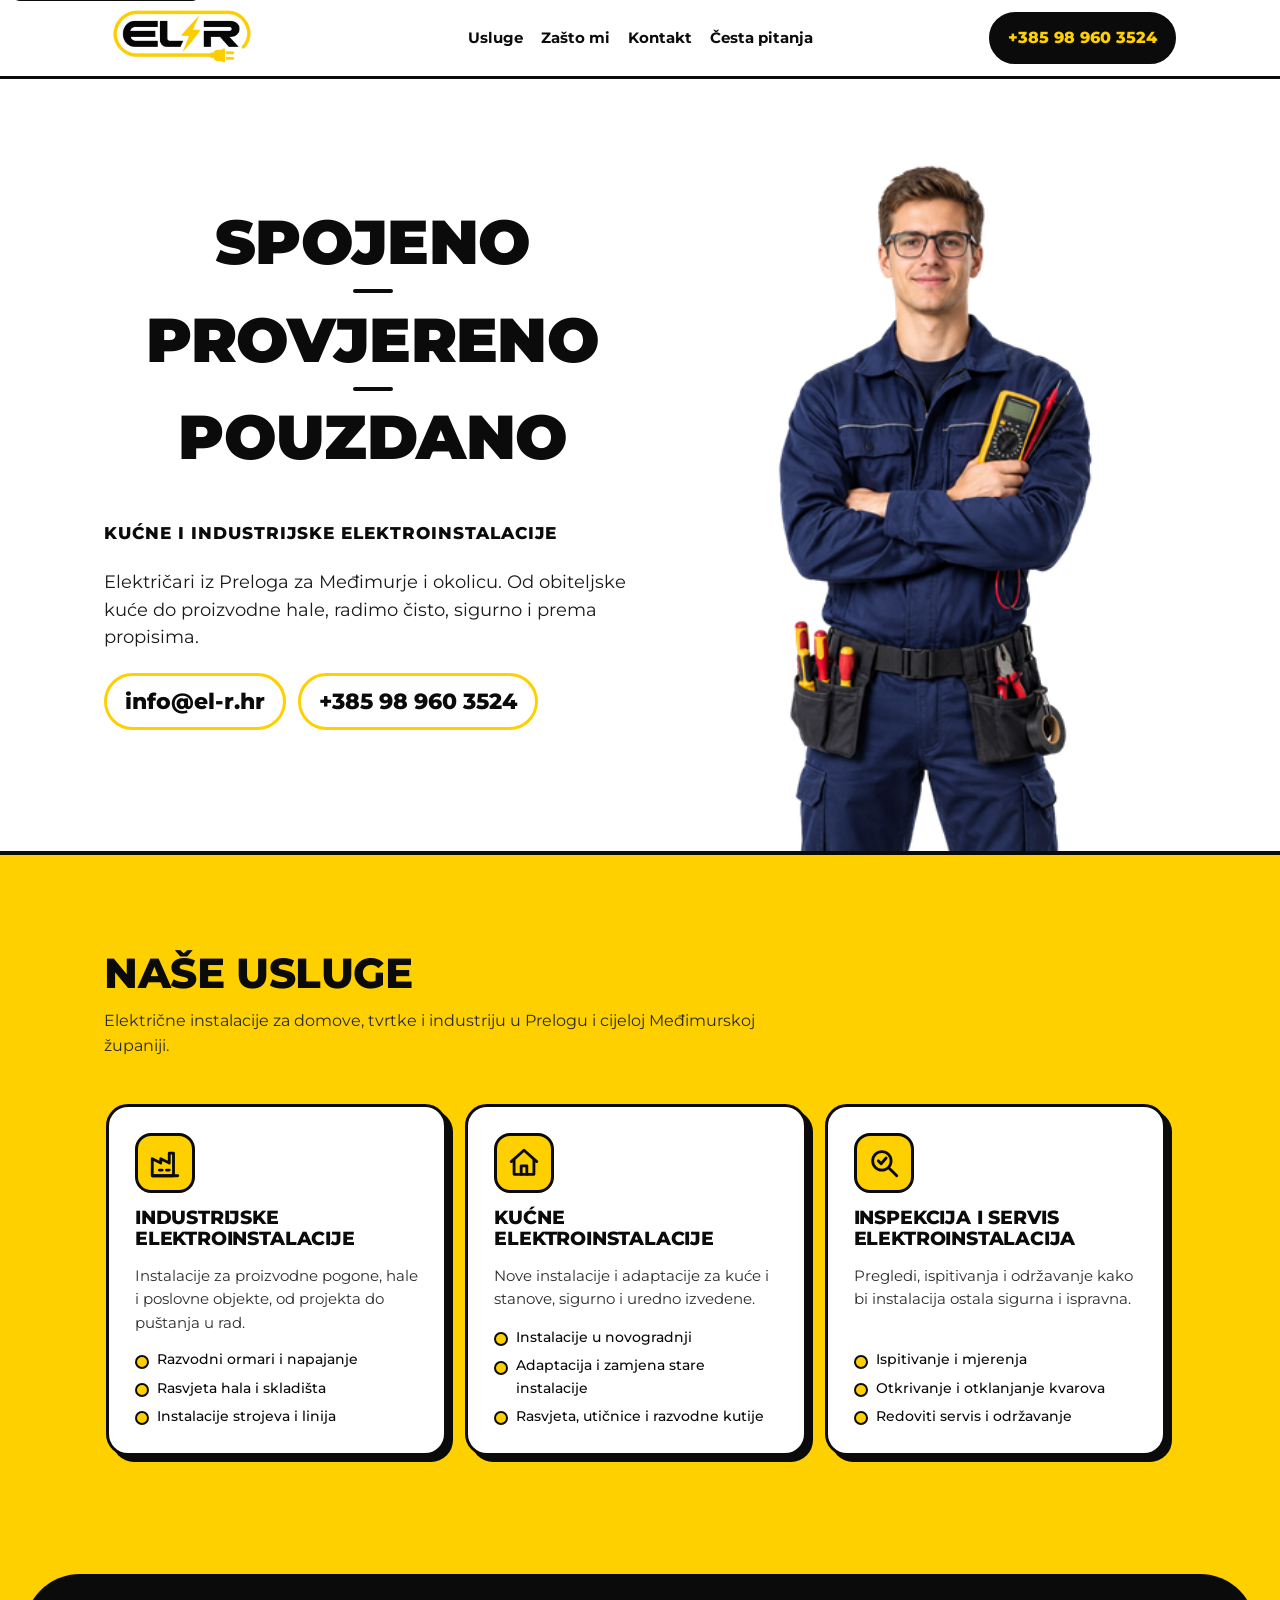
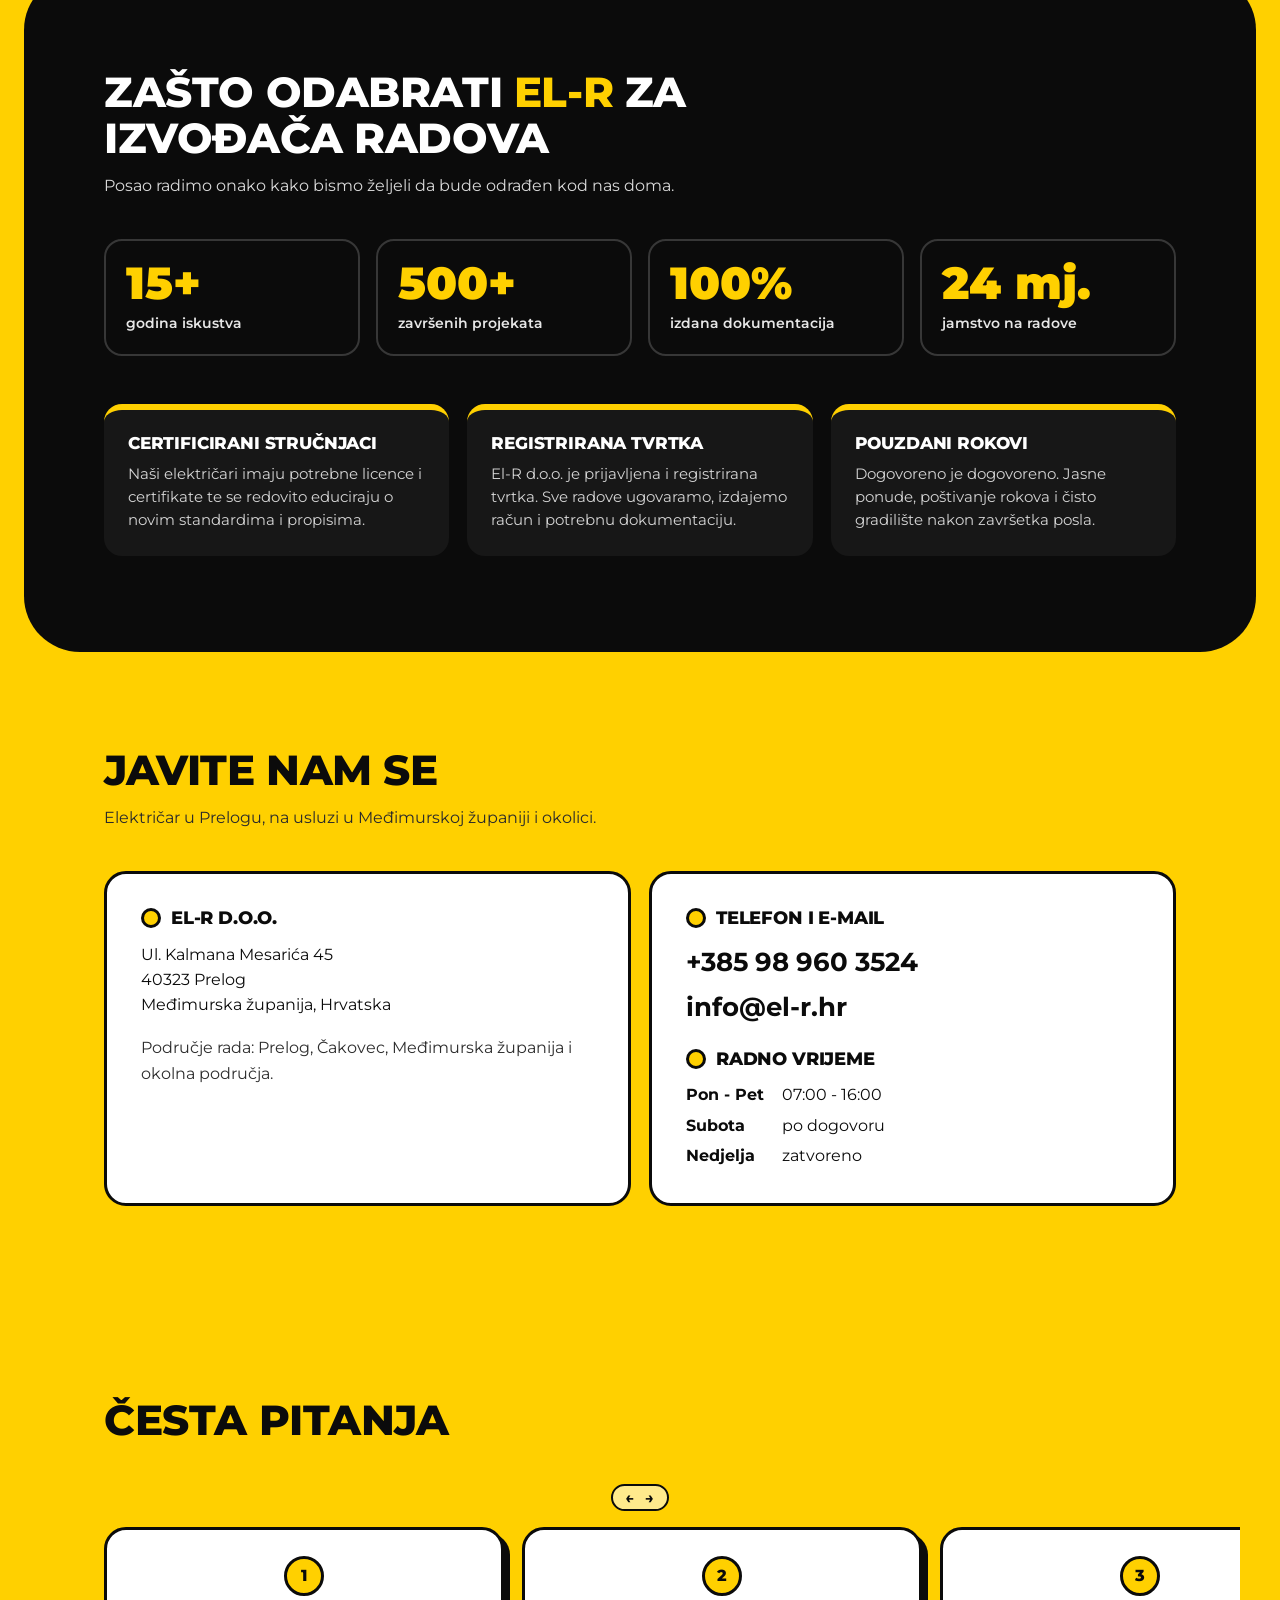
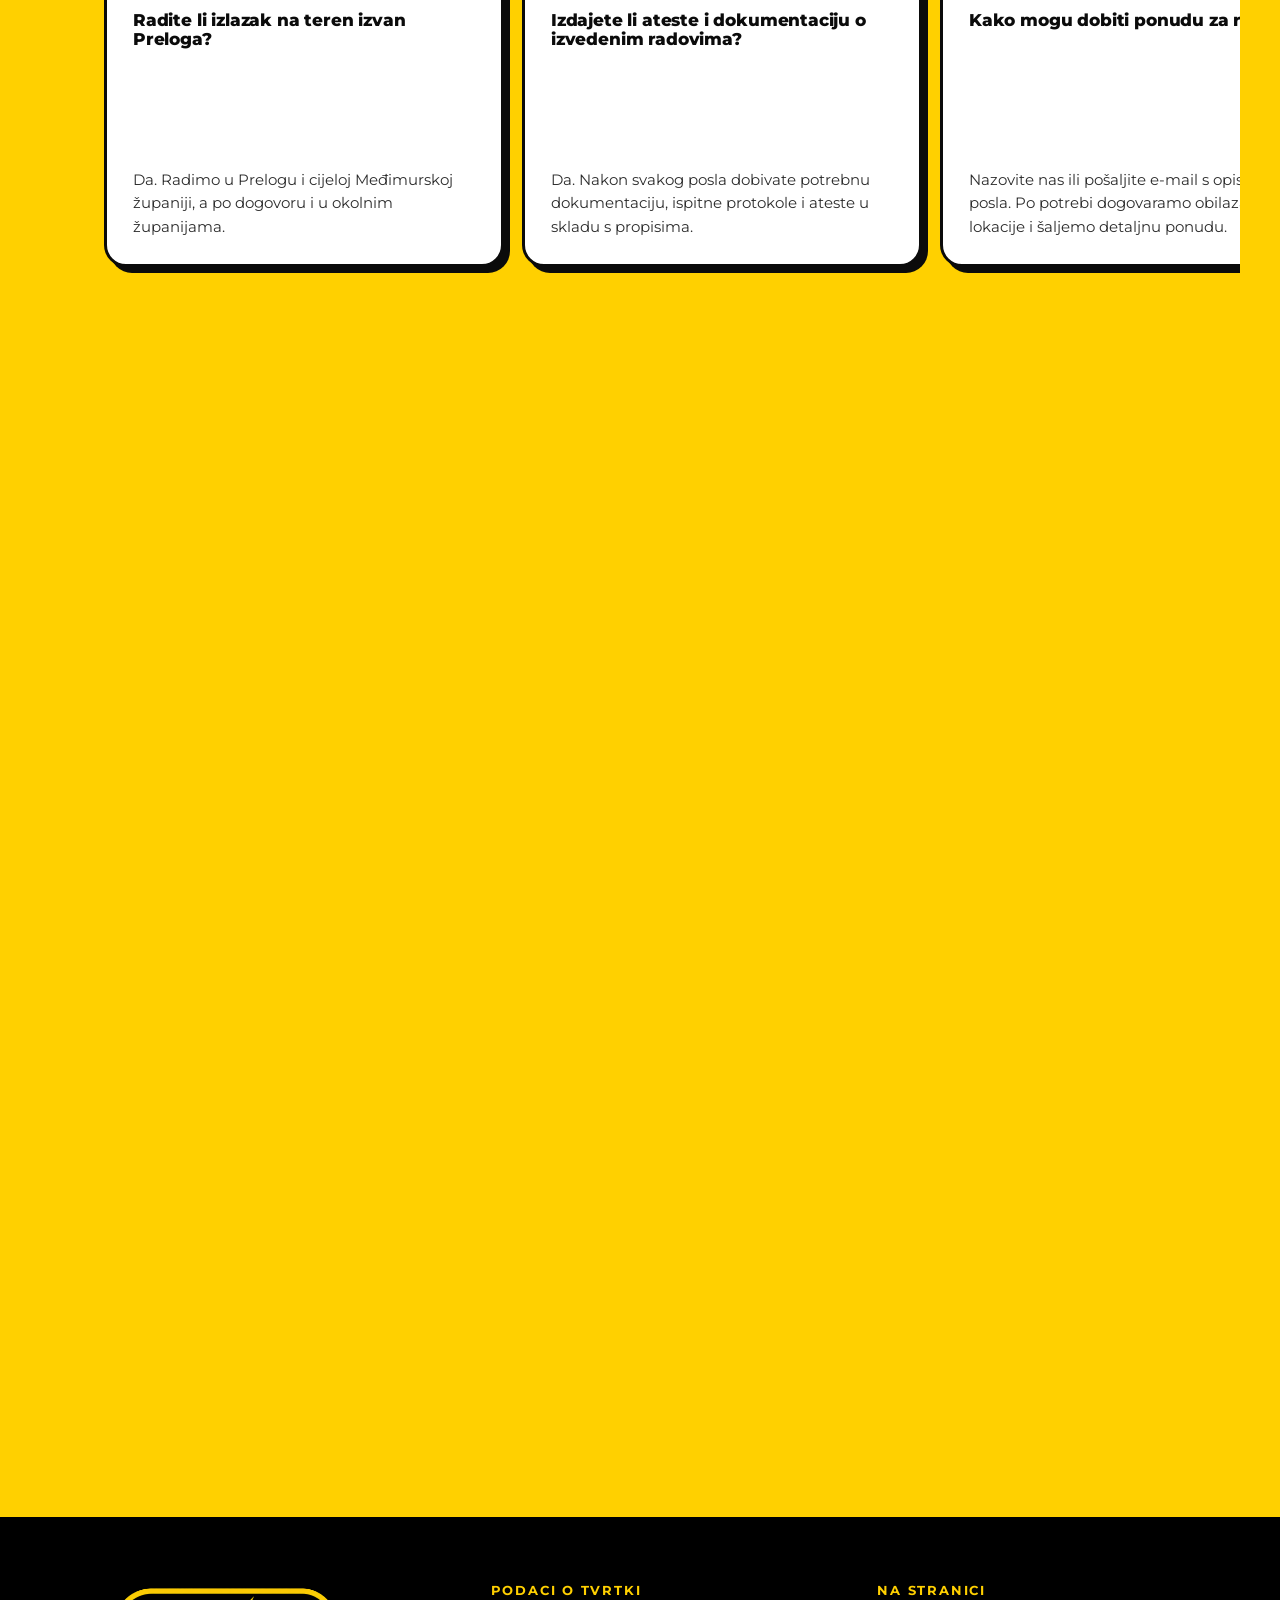
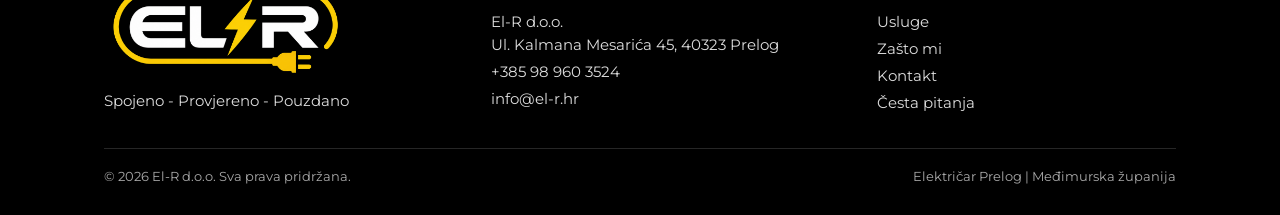
==== index.html @ 86282394 "Improve service/FAQ scroll UX with hints and card layout. Co-authored-by: Cursor <cursoragent@cursor" ====
<!DOCTYPE html>
<html lang="hr">
<head>
<meta charset="utf-8">
<meta name="viewport" content="width=device-width, initial-scale=1">
<title>El-R d.o.o. | Električar Prelog, Međimurje | Kućne i industrijske elektroinstalacije</title>
<meta name="description" content="El-R d.o.o. iz Preloga u Međimurskoj županiji: kućne i industrijske elektroinstalacije, inspekcija i servis. Certificirani električari. Spojeno, provjereno, pouzdano.">
<meta name="keywords" content="električar Prelog, elektroinstalacije Međimurje, industrijske elektroinstalacije, kućne elektroinstalacije, servis elektroinstalacija, električar Čakovec">
<meta name="theme-color" content="#FFD000">
<link rel="icon" href="assets/logo.png" type="image/png">
<link rel="canonical" href="https://www.el-r.hr/">
<meta property="og:type" content="website">
<meta property="og:locale" content="hr_HR">
<meta property="og:title" content="El-R d.o.o. | Elektroinstalacije Prelog, Međimurje">
<meta property="og:description" content="Kućne i industrijske elektroinstalacije, inspekcija i servis. Spojeno, provjereno, pouzdano.">
<meta property="og:url" content="https://www.el-r.hr/">
<meta property="og:image" content="https://www.el-r.hr/assets/logo-dark.png">
<meta name="geo.region" content="HR-07">
<meta name="geo.placename" content="Prelog">

<link rel="preconnect" href="https://fonts.googleapis.com">
<link rel="preconnect" href="https://fonts.gstatic.com" crossorigin>
<link href="https://fonts.googleapis.com/css2?family=Montserrat:wght@400;500;600;700;800;900&display=swap" rel="stylesheet">
<link rel="stylesheet" href="css/styles.css">

<script type="application/ld+json">
{
  "@context": "https://schema.org",
  "@type": "Electrician",
  "name": "El-R d.o.o.",
  "url": "https://www.el-r.hr/",
  "telephone": "+385989603524",
  "email": "info@el-r.hr",
  "image": "https://www.el-r.hr/assets/logo.png",
  "description": "Kućne i industrijske elektroinstalacije, inspekcija i servis elektroinstalacija u Prelogu i Međimurskoj županiji.",
  "address": {
    "@type": "PostalAddress",
    "streetAddress": "Ul. Kalmana Mesarića 45",
    "postalCode": "40323",
    "addressLocality": "Prelog",
    "addressRegion": "Međimurska županija",
    "addressCountry": "HR"
  },
  "areaServed": ["Prelog", "Čakovec", "Međimurska županija", "Varaždinska županija"],
  "openingHours": "Mo-Fr 07:00-16:00"
}
</script>
<script type="application/ld+json">
{
  "@context": "https://schema.org",
  "@type": "FAQPage",
  "mainEntity": [
    {"@type": "Question", "name": "Radite li izlazak na teren izvan Preloga?", "acceptedAnswer": {"@type": "Answer", "text": "Da. Radimo u Prelogu i cijeloj Međimurskoj županiji, a po dogovoru i u okolnim županijama."}},
    {"@type": "Question", "name": "Izdajete li ateste i dokumentaciju o izvedenim radovima?", "acceptedAnswer": {"@type": "Answer", "text": "Da. Nakon svakog posla dobivate potrebnu dokumentaciju, ispitne protokole i ateste u skladu s propisima."}},
    {"@type": "Question", "name": "Kako mogu dobiti ponudu za radove?", "acceptedAnswer": {"@type": "Answer", "text": "Nazovite nas ili pošaljite e-mail s opisom posla. Po potrebi dogovaramo obilazak lokacije i šaljemo detaljnu ponudu."}},
    {"@type": "Question", "name": "Koliko traje izvedba elektroinstalacija?", "acceptedAnswer": {"@type": "Answer", "text": "Rok ovisi o veličini objekta i opsegu radova. Točan rok navodimo u ponudi, nakon obilaska lokacije."}},
    {"@type": "Question", "name": "Nudite li jamstvo na izvedene radove?", "acceptedAnswer": {"@type": "Answer", "text": "Da. Na izvedene radove i ugrađenu opremu dajemo jamstvo u skladu sa zakonom i ugovorom."}}
  ]
}
</script>
</head>
<body>

<a class="skip" href="#sadrzaj">Preskoči na sadržaj</a>

<header class="topbar">
  <div class="wrap">
    <a class="brand" href="#pocetna" aria-label="El-R, početna">
      <img src="assets/logo.png" alt="" width="1000" height="1000">
    </a>
    <nav class="nav" aria-label="Glavna navigacija">
      <a href="#usluge">Usluge</a>
      <a href="#zasto-mi">Zašto mi</a>
      <a href="#kontakt">Kontakt</a>
      <a href="#faq">Česta pitanja</a>
    </nav>
    <a class="call" href="tel:+385989603524">+385 98 960 3524</a>
  </div>
</header>

<main id="sadrzaj">

<header class="hero" id="pocetna">
  <div class="wrap">
    <div class="hero-text">
      <h1>
        <span>Spojeno</span>
        <span class="sep" aria-hidden="true"></span>
        <span>Provjereno</span>
        <span class="sep" aria-hidden="true"></span>
        <span>Pouzdano</span>
      </h1>
      <p class="sub">Kućne i industrijske elektroinstalacije</p>
      <p class="lead">Električari iz Preloga za Međimurje i okolicu. Od obiteljske kuće do proizvodne hale, radimo čisto, sigurno i prema propisima.</p>
      <div class="hero-contacts">
        <a href="mailto:info@el-r.hr">info@el-r.hr</a>
        <a href="tel:+385989603524">+385 98 960 3524</a>
      </div>
    </div>
    <div class="hero-visual">
      <img src="assets/elektricar.png" alt="Električar tvrtke El-R d.o.o." width="300" height="500" loading="eager">
    </div>
  </div>
</header>

<section id="usluge" class="hscroll-pin" aria-labelledby="usluge-h">
  <div class="hscroll-sticky">
    <div class="wrap">
      <div class="section-head">
        <h2 id="usluge-h">Naše usluge</h2>
        <p>Električne instalacije za domove, tvrtke i industriju u Prelogu i cijeloj Međimurskoj županiji.</p>
      </div>
    </div>
    <div class="wrap">
      <div class="scroller-shell">
        <div class="scroll-hint" aria-hidden="true"><span>&larr;</span><span>&rarr;</span></div>
        <div class="scroller" data-scroll-drive tabindex="0" aria-label="Popis usluga">

          <article class="card">
            <div class="ico"><svg viewBox="0 0 24 24" aria-hidden="true"><path d="M3 21V9l6 3V9l6 3V5h3v16z"/><path d="M3 21h18"/><path d="M8 17h2M13 17h2"/></svg></div>
            <h3>Industrijske elektroinstalacije</h3>
            <p>Instalacije za proizvodne pogone, hale i poslovne objekte, od projekta do puštanja u rad.</p>
            <ul>
              <li>Razvodni ormari i napajanje</li>
              <li>Rasvjeta hala i skladišta</li>
              <li>Instalacije strojeva i linija</li>
            </ul>
          </article>

          <article class="card">
            <div class="ico"><svg viewBox="0 0 24 24" aria-hidden="true"><path d="M3 11l9-8 9 8"/><path d="M5 10v10h14V10"/><path d="M10 20v-6h4v6"/></svg></div>
            <h3>Kućne elektroinstalacije</h3>
            <p>Nove instalacije i adaptacije za kuće i stanove, sigurno i uredno izvedene.</p>
            <ul>
              <li>Instalacije u novogradnji</li>
              <li>Adaptacija i zamjena stare instalacije</li>
              <li>Rasvjeta, utičnice i razvodne kutije</li>
            </ul>
          </article>

          <article class="card">
            <div class="ico"><svg viewBox="0 0 24 24" aria-hidden="true"><circle cx="10.5" cy="10.5" r="6.5"/><path d="M15.5 15.5L21 21"/><path d="M8 10.5l2 2 3.5-4"/></svg></div>
            <h3>Inspekcija i servis elektroinstalacija</h3>
            <p>Pregledi, ispitivanja i održavanje kako bi instalacija ostala sigurna i ispravna.</p>
            <ul>
              <li>Ispitivanje i mjerenja</li>
              <li>Otkrivanje i otklanjanje kvarova</li>
              <li>Redoviti servis i održavanje</li>
            </ul>
          </article>

        </div>
      </div>
    </div>
  </div>
</section>

<section class="why" id="zasto-mi" aria-labelledby="zasto-h">
  <div class="wrap">
    <div class="section-head">
      <h2 id="zasto-h">Zašto odabrati <em>EL-R</em> za izvođača radova</h2>
      <p>Posao radimo onako kako bismo željeli da bude odrađen kod nas doma.</p>
    </div>

    <div class="stats">
      <div class="stat"><b>15+</b><span>godina iskustva</span></div>
      <div class="stat"><b>500+</b><span>završenih projekata</span></div>
      <div class="stat"><b>100%</b><span>izdana dokumentacija</span></div>
      <div class="stat"><b>24 mj.</b><span>jamstvo na radove</span></div>
    </div>

    <div class="reasons">
      <div class="reason">
        <h3>Certificirani stručnjaci</h3>
        <p>Naši električari imaju potrebne licence i certifikate te se redovito educiraju o novim standardima i propisima.</p>
      </div>
      <div class="reason">
        <h3>Registrirana tvrtka</h3>
        <p>El-R d.o.o. je prijavljena i registrirana tvrtka. Sve radove ugovaramo, izdajemo račun i potrebnu dokumentaciju.</p>
      </div>
      <div class="reason">
        <h3>Pouzdani rokovi</h3>
        <p>Dogovoreno je dogovoreno. Jasne ponude, poštivanje rokova i čisto gradilište nakon završetka posla.</p>
      </div>
    </div>
  </div>
</section>

<section id="kontakt" aria-labelledby="kontakt-h">
  <div class="wrap">
    <div class="section-head">
      <h2 id="kontakt-h">Javite nam se</h2>
      <p>Električar u Prelogu, na usluzi u Međimurskoj županiji i okolici.</p>
    </div>

    <div class="contact-grid">
      <div class="info">
        <h3>El-R d.o.o.</h3>
        <address>
          Ul. Kalmana Mesarića 45<br>
          40323 Prelog<br>
          Međimurska županija, Hrvatska
        </address>
        <p class="area">Područje rada: Prelog, Čakovec, Međimurska županija i okolna područja.</p>
      </div>

      <div class="info">
        <h3>Telefon i e-mail</h3>
        <p class="big"><a href="tel:+385989603524">+385 98 960 3524</a></p>
        <p class="big"><a href="mailto:info@el-r.hr">info@el-r.hr</a></p>
        <h3 class="spaced">Radno vrijeme</h3>
        <dl>
          <dt>Pon - Pet</dt><dd>07:00 - 16:00</dd>
          <dt>Subota</dt><dd>po dogovoru</dd>
          <dt>Nedjelja</dt><dd>zatvoreno</dd>
        </dl>
      </div>
    </div>
  </div>
</section>

<section id="faq" class="hscroll-pin" aria-labelledby="faq-h">
  <div class="hscroll-sticky">
    <div class="wrap">
      <div class="section-head">
        <h2 id="faq-h">Česta pitanja</h2>
      </div>
    </div>
    <div class="wrap">
      <div class="scroller-shell">
        <div class="scroll-hint" aria-hidden="true"><span>&larr;</span><span>&rarr;</span></div>
        <div class="scroller" data-scroll-drive tabindex="0" aria-label="Česta pitanja">

          <article class="faq-card">
            <div class="n">1</div>
            <h3>Radite li izlazak na teren izvan Preloga?</h3>
            <p>Da. Radimo u Prelogu i cijeloj Međimurskoj županiji, a po dogovoru i u okolnim županijama.</p>
          </article>

          <article class="faq-card">
            <div class="n">2</div>
            <h3>Izdajete li ateste i dokumentaciju o izvedenim radovima?</h3>
            <p>Da. Nakon svakog posla dobivate potrebnu dokumentaciju, ispitne protokole i ateste u skladu s propisima.</p>
          </article>

          <article class="faq-card">
            <div class="n">3</div>
            <h3>Kako mogu dobiti ponudu za radove?</h3>
            <p>Nazovite nas ili pošaljite e-mail s opisom posla. Po potrebi dogovaramo obilazak lokacije i šaljemo detaljnu ponudu.</p>
          </article>

          <article class="faq-card">
            <div class="n">4</div>
            <h3>Koliko traje izvedba elektroinstalacija?</h3>
            <p>Rok ovisi o veličini objekta i opsegu radova. Točan rok navodimo u ponudi, nakon obilaska lokacije.</p>
          </article>

          <article class="faq-card">
            <div class="n">5</div>
            <h3>Nudite li jamstvo na izvedene radove?</h3>
            <p>Da. Na izvedene radove i ugrađenu opremu dajemo jamstvo u skladu sa zakonom i ugovorom.</p>
          </article>

        </div>
      </div>
    </div>
  </div>
</section>

</main>

<footer>
  <div class="wrap">
    <div class="foot">
      <div>
        <img class="logo" src="assets/logo-dark.png" alt="El-R logotip" width="1000" height="1000">
        <p class="tagline">Spojeno - Provjereno - Pouzdano</p>
      </div>
      <div>
        <h4>Podaci o tvrtki</h4>
        <address>
          El-R d.o.o.<br>
          Ul. Kalmana Mesarića 45, 40323 Prelog
        </address>
        <p><a href="tel:+385989603524">+385 98 960 3524</a></p>
        <p><a href="mailto:info@el-r.hr">info@el-r.hr</a></p>
      </div>
      <div>
        <h4>Na stranici</h4>
        <ul>
          <li><a href="#usluge">Usluge</a></li>
          <li><a href="#zasto-mi">Zašto mi</a></li>
          <li><a href="#kontakt">Kontakt</a></li>
          <li><a href="#faq">Česta pitanja</a></li>
        </ul>
      </div>
    </div>
    <div class="copy">
      <span>&copy; 2026 El-R d.o.o. Sva prava pridržana.</span>
      <span>Električar Prelog | Međimurska županija</span>
    </div>
  </div>
</footer>

<script>
(() => {
  const reduce = window.matchMedia('(prefers-reduced-motion: reduce)');
  const sections = [...document.querySelectorAll('.hscroll-pin')].map((section) => {
    const sticky = section.querySelector('.hscroll-sticky');
    const scroller = section.querySelector('[data-scroll-drive]');
    const shell = scroller?.closest('.scroller-shell');
    if (!sticky || !scroller) return null;
    return {section, sticky, scroller, shell, maxX: 0, stickyH: 0, endHold: 0};
  }).filter(Boolean);

  if (!sections.length) return;

  let topbarH = 0;
  let ticking = false;

  const measure = () => {
    topbarH = document.querySelector('.topbar')?.offsetHeight || 0;
    const hold = Math.round(Math.min(120, Math.max(48, window.innerHeight * 0.08)));

    sections.forEach((item) => {
      item.sticky.style.top = `${topbarH}px`;
      item.stickyH = item.sticky.offsetHeight;
      item.maxX = Math.max(0, item.scroller.scrollWidth - item.scroller.clientWidth);
      item.endHold = hold;

      if (reduce.matches || item.maxX < 8) {
        item.section.style.height = '';
        item.section.classList.remove('is-pinned');
        item.scroller.scrollLeft = 0;
        item.shell?.classList.remove('has-scroll');
        return;
      }

      item.section.style.height = `${item.stickyH + item.maxX + item.endHold}px`;
      item.section.classList.add('is-pinned');
      item.shell?.classList.add('has-scroll');
    });

    sync();
  };

  const syncOne = (item) => {
    if (reduce.matches || item.maxX < 8) return;
    const sectionTop = item.section.getBoundingClientRect().top + window.scrollY;
    const stickStart = sectionTop - topbarH;
    const stickEnd = sectionTop + item.section.offsetHeight - item.stickyH - topbarH;
    const driveEnd = stickEnd - item.endHold;
    const range = Math.max(1, driveEnd - stickStart);
    const progress = Math.min(1, Math.max(0, (window.scrollY - stickStart) / range));
    item.scroller.scrollLeft = progress * item.maxX;
  };

  const sync = () => {
    sections.forEach(syncOne);
  };

  const onScroll = () => {
    if (ticking) return;
    ticking = true;
    requestAnimationFrame(() => {
      sync();
      ticking = false;
    });
  };

  measure();
  window.addEventListener('scroll', onScroll, {passive: true});
  window.addEventListener('resize', measure);
  reduce.addEventListener?.('change', measure);
  if (document.fonts?.ready) document.fonts.ready.then(measure);
})();
</script>

</body>
</html>
---- css/styles.css ----
:root{
  --yellow:#FFD000;
  --black:#0B0B0B;
  --white:#FFFFFF;
  --radius:22px;
  --gutter:clamp(18px,5vw,64px);
  --max:1200px;
}
*{box-sizing:border-box;margin:0;padding:0}
html{background:var(--yellow);scroll-behavior:smooth;-webkit-text-size-adjust:100%}
body{
  font-family:'Montserrat',system-ui,-apple-system,'Segoe UI',Roboto,Arial,sans-serif;
  color:var(--black);
  line-height:1.55;
  background:transparent;
  min-height:100vh;
  position:relative;
}
body::before{
  content:"";
  position:fixed;
  inset:0;
  z-index:-1;
  pointer-events:none;
  background:linear-gradient(180deg,#FFFFFF 0%,var(--yellow) 42%,var(--yellow) 100%);
}
img,svg{display:block;max-width:100%}
a{color:inherit}
:focus-visible{outline:3px solid var(--black);outline-offset:3px}
.wrap{max-width:var(--max);margin:0 auto;padding:0 var(--gutter)}
section{padding:clamp(48px,8vw,96px) 0;scroll-margin-top:88px}
h1,h2,h3{line-height:1.1;font-weight:800;letter-spacing:-.01em}
h2{font-size:clamp(1.7rem,4.4vw,2.6rem);text-transform:uppercase}
.eyebrow{display:inline-block;font-size:.78rem;font-weight:700;letter-spacing:.16em;text-transform:uppercase;background:var(--black);color:var(--yellow);padding:6px 12px;border-radius:999px;margin-bottom:14px}
.section-head{margin-bottom:clamp(24px,4vw,40px);max-width:680px}
.section-head p{margin-top:12px;color:#2a2a2a}

.skip{
  position:absolute;left:12px;top:-40px;background:var(--black);color:var(--yellow);
  padding:8px 12px;border-radius:8px;z-index:30;font-weight:700;
}
.skip:focus{top:12px}

.topbar{
  position:sticky;top:0;z-index:20;
  background:var(--white);
  border-bottom:3px solid var(--black);
}
.topbar .wrap{
  display:grid;
  grid-template-columns:1fr auto 1fr;
  align-items:center;
  gap:18px;
  min-height:76px;
}
.brand{display:flex;align-items:center;text-decoration:none;justify-self:start}
.brand img,.foot .logo{
  width:100%;height:auto;object-fit:cover;object-position:center;aspect-ratio:2.7/1;
}
.brand img{width:156px}
.nav{display:flex;gap:18px;justify-content:center;font-weight:700;font-size:.92rem}
.nav a{text-decoration:none}
.nav a:hover{text-decoration:underline;text-underline-offset:4px}
.call{
  justify-self:end;
  background:var(--black);color:var(--yellow);
  text-decoration:none;font-weight:800;
  padding:11px 16px;border-radius:999px;
  border:3px solid var(--black);
}
.call:hover{background:var(--yellow);color:var(--black)}

.hero{
  position:relative;
  z-index:1;
  padding:clamp(36px,6vw,72px) 0 0;
  display:flex;align-items:stretch;
  border-bottom:4px solid var(--black);
  background:var(--white);
}
.hero .wrap{display:grid;grid-template-columns:1.05fr .95fr;gap:clamp(16px,4vw,48px);align-items:end;width:100%}
.hero-text{align-self:center;padding-bottom:clamp(28px,5vw,64px)}
.hero h1{
  font-size:clamp(2rem,5.2vw,3.9rem);
  font-weight:900;
  text-transform:uppercase;
  text-align:center;
  display:flex;
  flex-direction:column;
  align-items:center;
  gap:.08em;
}
.hero h1 .sep{
  display:block;
  width:.65em;
  height:4px;
  margin:.12em 0;
  background:var(--black);
  border-radius:4px;
}
.hero .sub{margin-top:clamp(28px,4vw,48px);font-size:clamp(.82rem,1.6vw,1.05rem);font-weight:800;letter-spacing:.06em;text-transform:uppercase}
.hero .lead{font-size:clamp(.95rem,1.5vw,1.12rem);max-width:30em;color:#1a1a1a;margin-top:clamp(14px,2vw,22px)}
.hero-contacts{
  display:flex;
  flex-wrap:wrap;
  gap:12px;
  margin-top:22px;
  font-weight:800;
  font-size:clamp(1.05rem,2.2vw,1.4rem);
}
.hero-contacts a{
  display:inline-flex;
  align-items:center;
  justify-content:center;
  text-decoration:none;
  border:3px solid var(--yellow);
  border-radius:999px;
  padding:8px 18px;
  white-space:nowrap;
}
.hero-contacts a:hover{background:var(--yellow)}
.hero-visual{
  align-self:end;
  display:flex;align-items:flex-end;justify-content:center;
  min-height:280px;
}
.hero-visual img{
  width:100%;
  max-width:420px;
  max-height:min(78vh,720px);
  height:auto;
  object-fit:contain;
  object-position:bottom center;
}

.hscroll-pin{position:relative;padding:0}
.hscroll-sticky{
  position:sticky;
  top:0;
  padding:clamp(48px,8vw,96px) 0;
  background:transparent;
}
.hscroll-pin .scroller{
  overflow-x:auto;
  scrollbar-width:none;
  overscroll-behavior-x:contain;
  scroll-snap-type:none;
  pointer-events:none;
}
.hscroll-pin:not(.is-pinned) .scroller{pointer-events:auto;scroll-snap-type:x mandatory}
.hscroll-pin .scroller::-webkit-scrollbar{display:none}
#usluge .scroller{
  margin:0;
  padding:6px 10px 22px 2px;
  scroll-padding-left:0;
}
#usluge:not(.is-pinned) .scroller{overflow:visible}
#usluge .card{
  flex:1 0 0;
  min-width:min(100%,300px);
}
#faq .faq-card{
  flex:0 0 clamp(280px,80vw,400px);
  min-height:340px;
}
.scroller-shell{position:relative;display:flex;flex-direction:column;align-items:stretch}
.scroll-hint{
  display:none;
  align-items:center;
  justify-content:center;
  align-self:center;
  gap:10px;
  width:fit-content;
  margin-bottom:10px;
  padding:4px 12px;
  border-radius:999px;
  border:2px solid var(--black);
  background:rgba(255,255,255,.55);
  color:var(--black);
  font-size:.95rem;
  font-weight:700;
  letter-spacing:.08em;
  line-height:1;
  pointer-events:none;
  user-select:none;
}
.scroller-shell.has-scroll .scroll-hint{display:flex}
.scroller{display:flex;gap:18px;overflow-x:auto;scroll-snap-type:x mandatory;-webkit-overflow-scrolling:touch;padding:6px var(--gutter) 26px;margin:0 calc(var(--gutter) * -1);scroll-padding-left:var(--gutter);scrollbar-width:thin;scrollbar-color:var(--black) rgba(0,0,0,.12)}
.scroller::-webkit-scrollbar{height:8px}
.scroller::-webkit-scrollbar-track{background:rgba(0,0,0,.08);border-radius:8px}
.scroller::-webkit-scrollbar-thumb{background:var(--black);border-radius:8px}
.card,.faq-card{flex:0 0 clamp(260px,78vw,340px);scroll-snap-align:start;background:var(--white);border:3px solid var(--black);border-radius:var(--radius);padding:26px;display:flex;flex-direction:column;gap:14px;box-shadow:6px 6px 0 var(--black)}
.faq-card{flex-basis:clamp(270px,80vw,380px)}
.card .ico{width:60px;height:60px;border-radius:16px;background:var(--yellow);border:3px solid var(--black);display:grid;place-items:center}
.card .ico svg{width:34px;height:34px;stroke:var(--black);fill:none;stroke-width:2;stroke-linecap:round;stroke-linejoin:round}
.card h3{font-size:1.2rem;text-transform:uppercase}
.card p,.faq-card p{font-size:.95rem;color:#2d2d2d}
.card ul{list-style:none;font-size:.9rem;display:grid;gap:6px;margin-top:auto}
.card li{padding-left:22px;position:relative;font-weight:500}
.card li::before{content:"";position:absolute;left:0;top:.45em;width:10px;height:10px;background:var(--yellow);border:2px solid var(--black);border-radius:50%}
.hint{font-size:.8rem;font-weight:700;letter-spacing:.08em;text-transform:uppercase;color:#333;margin-top:2px}
.faq-card .n{
  width:40px;height:40px;border-radius:50%;
  background:var(--yellow);color:var(--black);
  border:3px solid var(--black);font-weight:800;
  display:grid;place-items:center;
  align-self:center;
  flex:0 0 auto;
}
.faq-card h3{font-size:1.08rem}
.faq-card p{margin-top:auto}

.why{background:var(--black);color:var(--white);border-radius:clamp(26px,5vw,56px);margin:0 clamp(8px,2vw,24px)}
.why .section-head p{color:#d9d9d9}
.why h2 em{font-style:normal;color:var(--yellow)}
.stats{display:grid;grid-template-columns:repeat(4,1fr);gap:16px;margin-bottom:clamp(28px,5vw,48px)}
.stat{border:2px solid rgba(255,255,255,.18);border-radius:18px;padding:20px}
.stat b{display:block;font-size:clamp(1.8rem,4vw,2.8rem);font-weight:900;color:var(--yellow);line-height:1}
.stat span{display:block;margin-top:8px;font-size:.85rem;font-weight:600;color:#e6e6e6}
.reasons{display:grid;grid-template-columns:repeat(3,1fr);gap:18px}
.reason{background:#171717;border-radius:18px;padding:24px;border-top:6px solid var(--yellow)}
.reason h3{font-size:1.05rem;text-transform:uppercase;margin-bottom:10px}
.reason p{font-size:.93rem;color:#d4d4d4}

.contact-grid{display:grid;grid-template-columns:1fr 1fr;gap:18px}
.info{background:var(--white);border:3px solid var(--black);border-radius:var(--radius);padding:clamp(22px,3vw,34px)}
.info h3{font-size:1.1rem;text-transform:uppercase;margin-bottom:14px;display:flex;align-items:center;gap:10px}
.info h3::before{content:"";width:14px;height:14px;border-radius:50%;background:var(--yellow);border:3px solid var(--black);flex:0 0 auto}
.info h3.spaced{margin-top:22px}
.info address{font-style:normal}
.info p,.info address{font-size:1.02rem;margin-bottom:6px}
.info .big{font-size:clamp(1.2rem,2.6vw,1.6rem);font-weight:800}
.info a{text-decoration:none;font-weight:700}
.info a:hover{text-decoration:underline}
.info dl{display:grid;grid-template-columns:auto 1fr;gap:6px 18px}
.info dt{font-weight:700}
.area{margin-top:18px;font-size:.95rem;color:#2d2d2d}

footer{background:#000;color:var(--white);padding:clamp(36px,6vw,64px) 0 28px;margin-top:clamp(24px,5vw,56px)}
.foot{display:grid;grid-template-columns:1.2fr 1.2fr 1fr;gap:28px;align-items:start}
.foot .logo{width:260px;margin-left:-8px}
.foot h4{font-size:.8rem;letter-spacing:.14em;text-transform:uppercase;color:var(--yellow);margin-bottom:10px}
.foot p,.foot address,.foot li{font-style:normal;font-size:.92rem;color:#dcdcdc;margin-bottom:4px}
.foot ul{list-style:none}
.foot a{text-decoration:none}
.foot a:hover{color:var(--yellow)}
.tagline{margin-top:12px}
.copy{margin-top:30px;padding-top:18px;border-top:1px solid rgba(255,255,255,.15);font-size:.8rem;color:#a9a9a9;display:flex;flex-wrap:wrap;gap:8px 20px;justify-content:space-between}

@media (max-width:860px){
  .hero .wrap{grid-template-columns:1fr;gap:18px}
  .hero-text{padding-bottom:8px}
  .hero-visual{min-height:0}
  .hero-visual img{max-height:420px;margin:0 auto}
  .stats{grid-template-columns:1fr 1fr}
  .reasons,.contact-grid,.foot{grid-template-columns:1fr}
}
@media (max-width:720px){
  .hero-contacts{
    gap:8px;
    font-size:clamp(.78rem,3.4vw,.95rem);
  }
  .hero-contacts a{
    flex:1 1 auto;
    min-width:0;
    padding:8px 12px;
    border-width:2px;
    text-align:center;
  }
  .topbar .wrap{
    grid-template-columns:1fr auto;
    grid-template-areas:
      "brand call"
      "nav nav";
    padding-top:12px;padding-bottom:12px;
  }
  .brand{grid-area:brand}
  .nav{
    grid-area:nav;
    width:100%;
    justify-content:center;
    overflow-x:auto;
    padding-bottom:2px;
  }
  .call{grid-area:call}
  .nav a{white-space:nowrap}
}
@media (max-width:420px){
  .stats{gap:10px}
  .stat{padding:16px}
  .brand img{width:124px}
  .call{padding:10px 12px;font-size:.82rem}
  .hero-contacts{gap:6px;font-size:.72rem}
  .hero-contacts a{padding:7px 8px}
}
@media (prefers-reduced-motion:reduce){html{scroll-behavior:auto}}
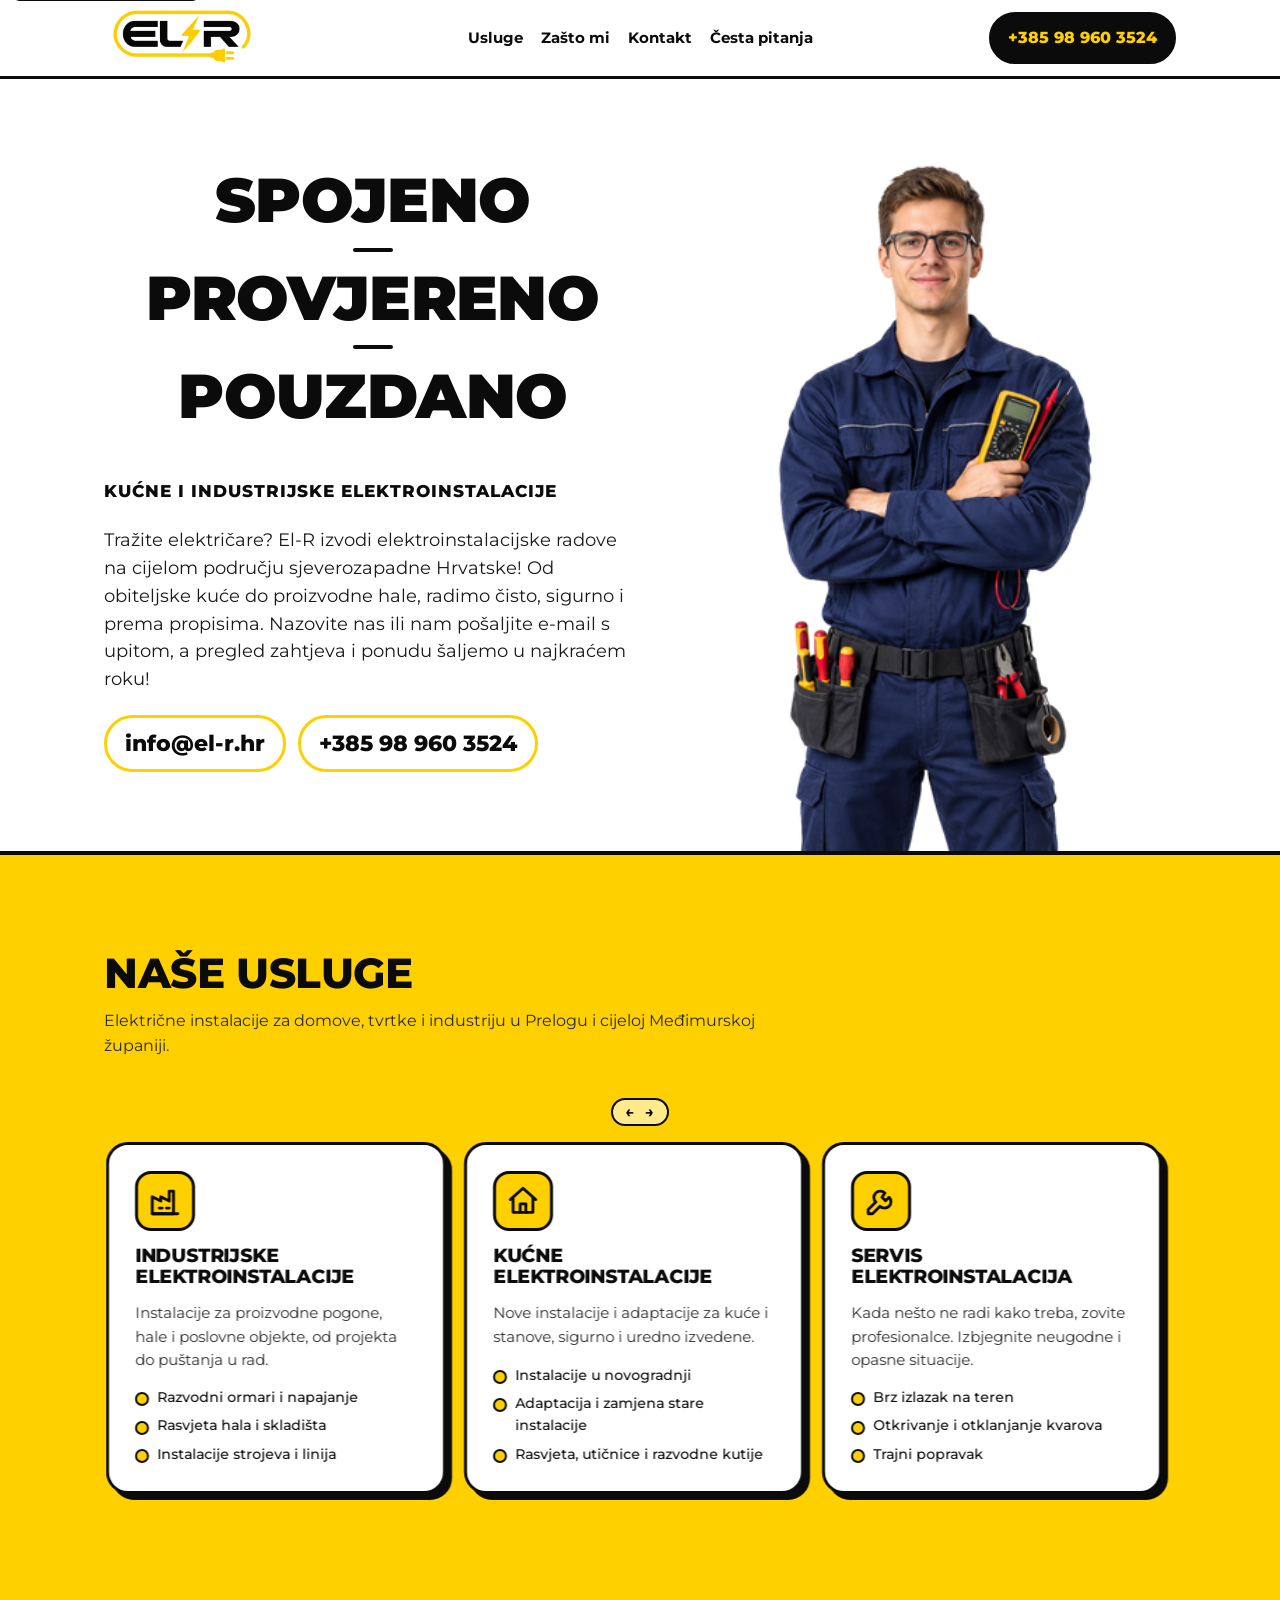
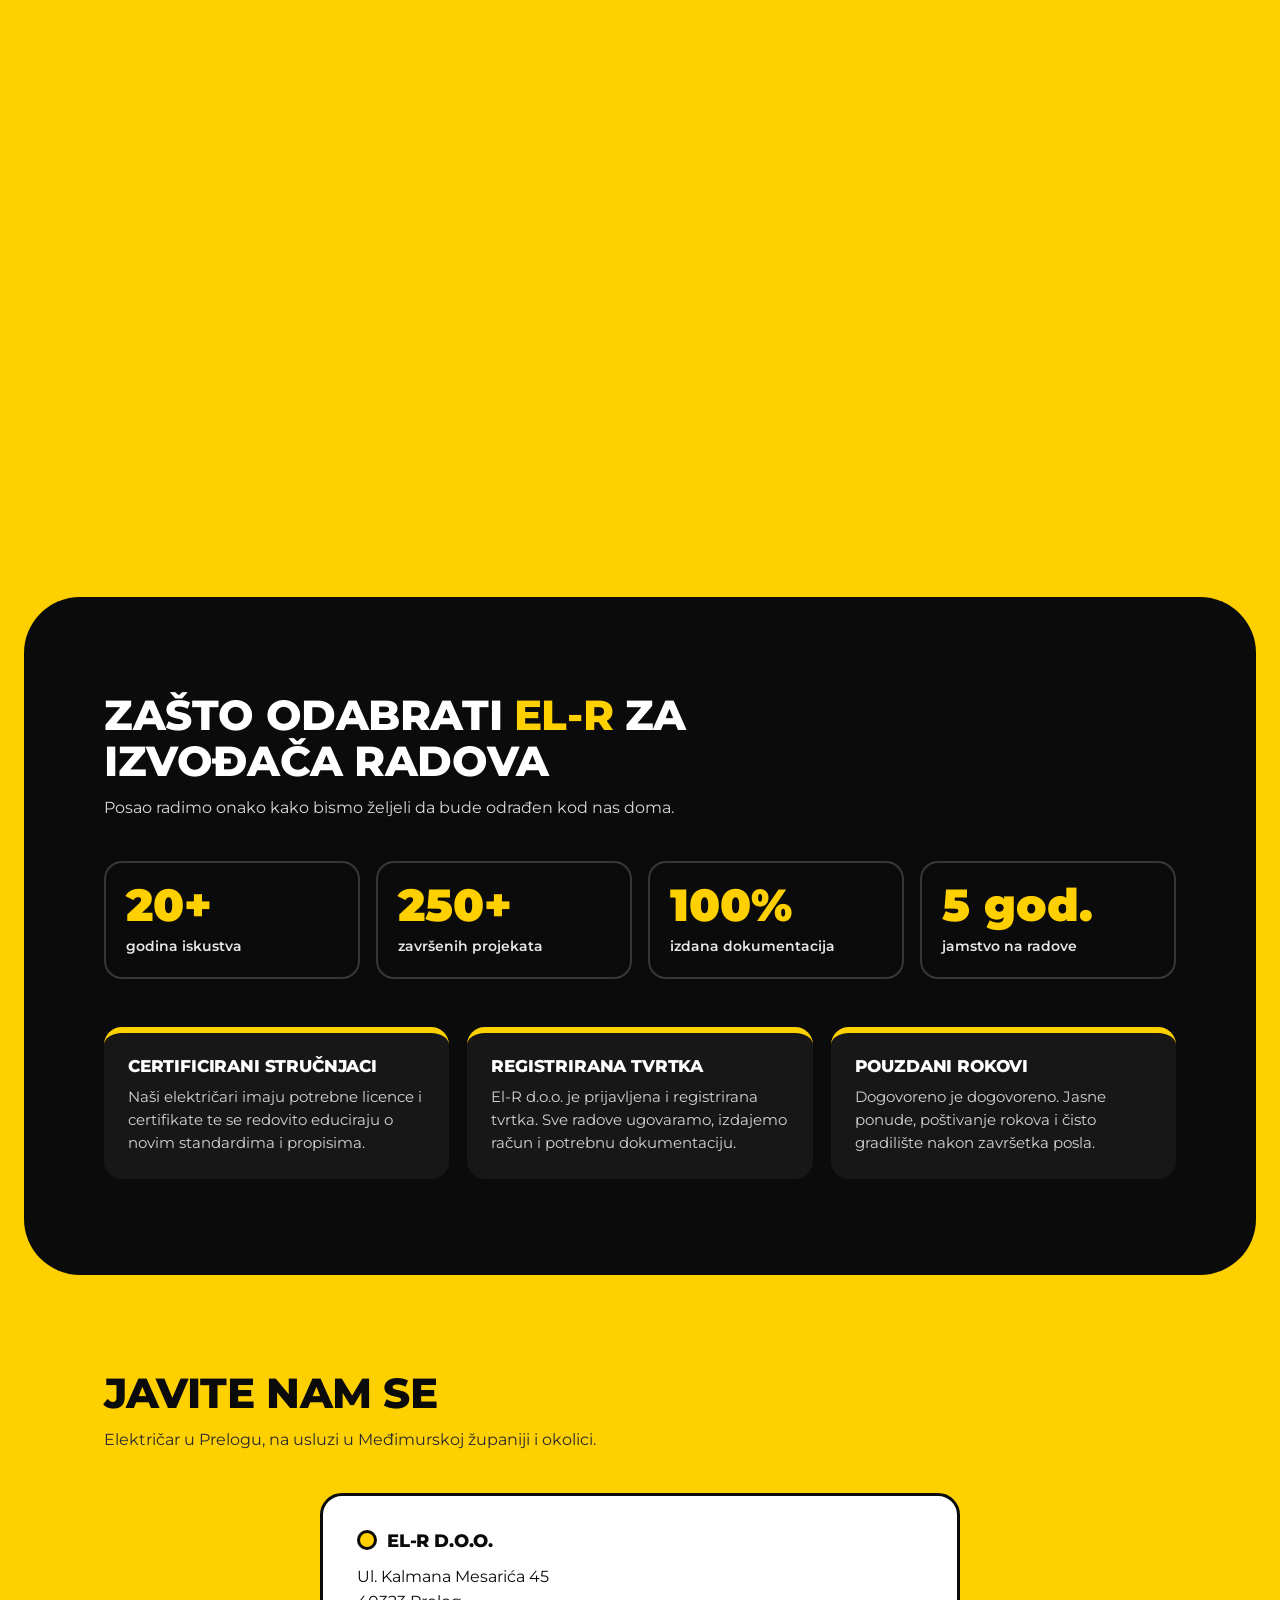
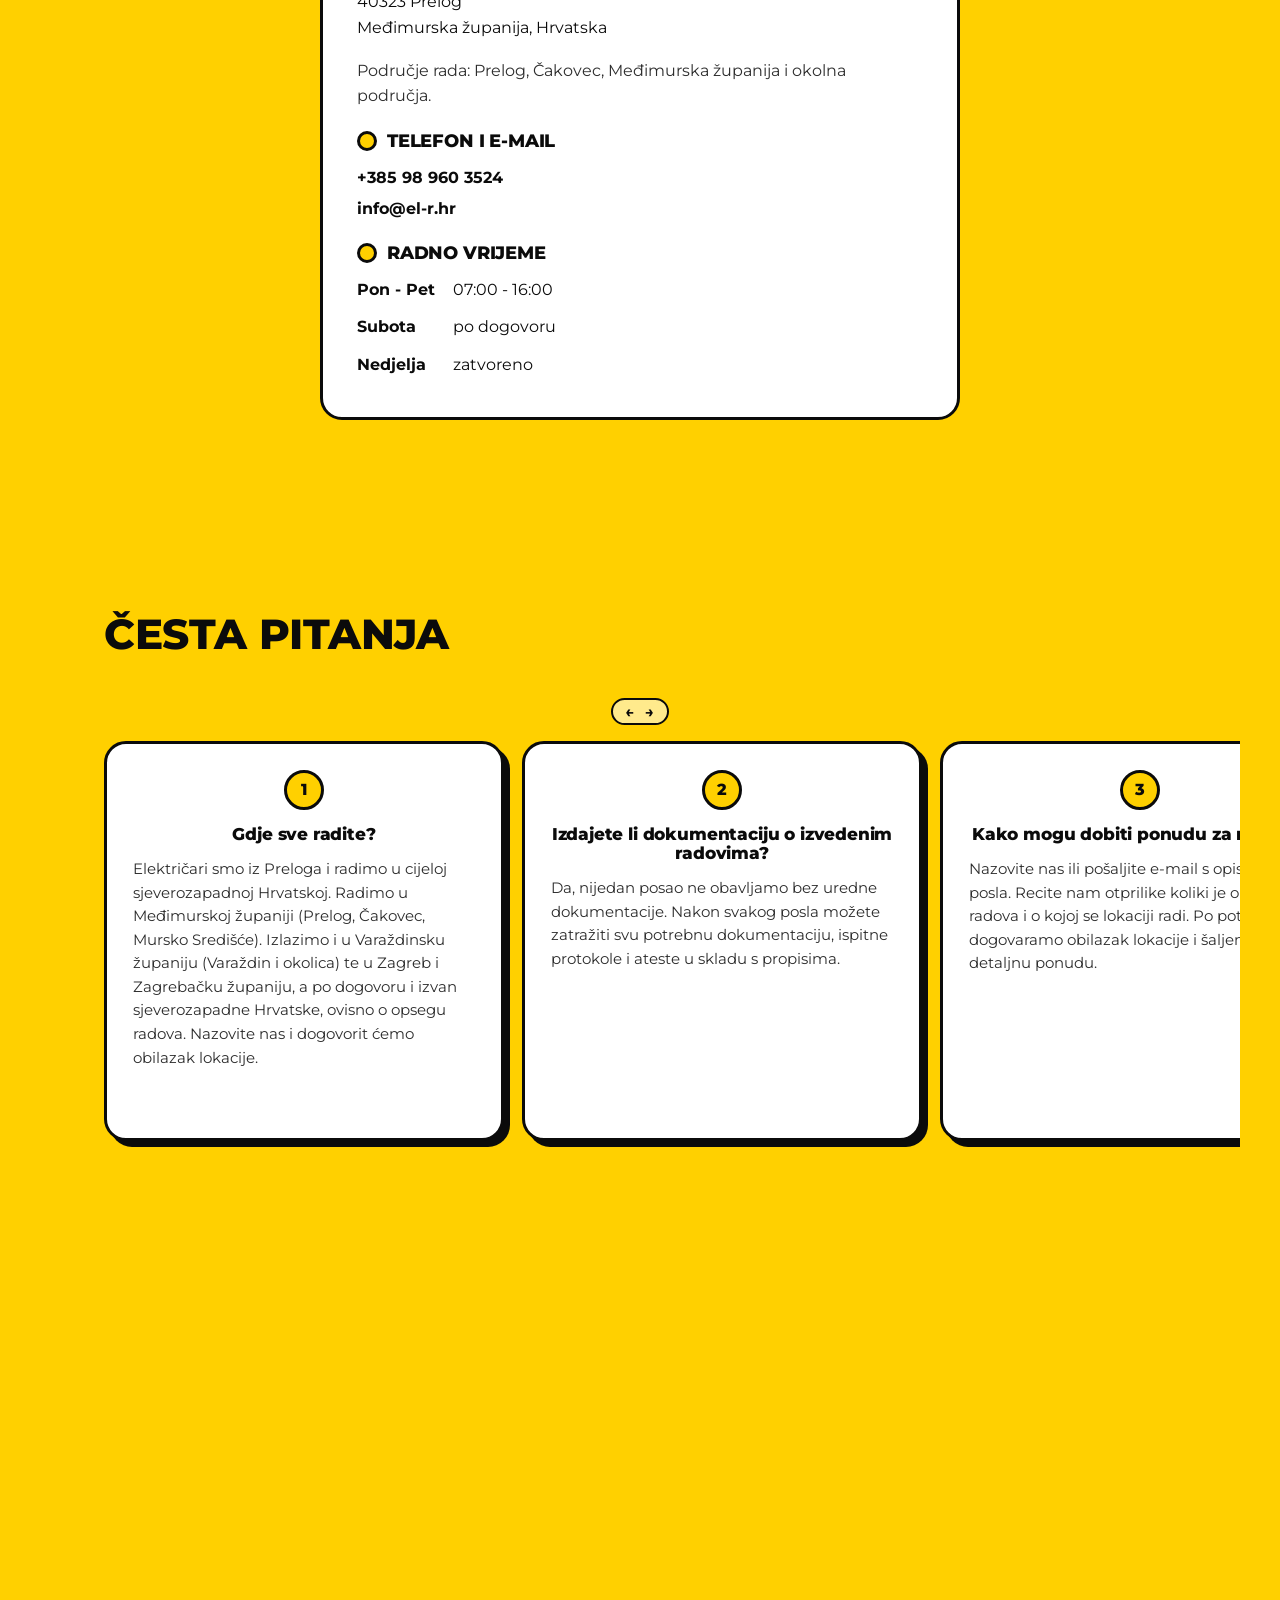
==== commit af297492: "Update landing copy, services, and horizontal scroll behavior. Split service cards, refine FAQ/conta" ====
--- a/index.html
+++ b/index.html
@@ -91,7 +91,7 @@
         <span>Pouzdano</span>
       </h1>
       <p class="sub">Kućne i industrijske elektroinstalacije</p>
-      <p class="lead">Električari iz Preloga za Međimurje i okolicu. Od obiteljske kuće do proizvodne hale, radimo čisto, sigurno i prema propisima.</p>
+      <p class="lead">Tražite električare? El-R izvodi elektroinstalacijske radove na cijelom području sjeverozapadne Hrvatske! Od obiteljske kuće do proizvodne hale, radimo čisto, sigurno i prema propisima. Nazovite nas ili nam pošaljite e-mail s upitom, a pregled zahtjeva i ponudu šaljemo u najkraćem roku!</p>
       <div class="hero-contacts">
         <a href="mailto:info@el-r.hr">info@el-r.hr</a>
         <a href="tel:+385989603524">+385 98 960 3524</a>
@@ -139,13 +139,24 @@
           </article>
 
           <article class="card">
-            <div class="ico"><svg viewBox="0 0 24 24" aria-hidden="true"><circle cx="10.5" cy="10.5" r="6.5"/><path d="M15.5 15.5L21 21"/><path d="M8 10.5l2 2 3.5-4"/></svg></div>
-            <h3>Inspekcija i servis elektroinstalacija</h3>
-            <p>Pregledi, ispitivanja i održavanje kako bi instalacija ostala sigurna i ispravna.</p>
+            <div class="ico"><svg viewBox="0 0 24 24" aria-hidden="true"><path d="M14.7 6.3a4.5 4.5 0 0 0-6.4 6.4L3 18v3h3l5.3-5.3a4.5 4.5 0 0 0 6.4-6.4l-2.5 2.5-2.5-2.5z"/></svg></div>
+            <h3>Servis elektroinstalacija</h3>
+            <p>Kada nešto ne radi kako treba, zovite profesionalce. Izbjegnite neugodne i opasne situacije.</p>
             <ul>
-              <li>Ispitivanje i mjerenja</li>
+              <li>Brz izlazak na teren</li>
               <li>Otkrivanje i otklanjanje kvarova</li>
-              <li>Redoviti servis i održavanje</li>
+              <li>Trajni popravak</li>
+            </ul>
+          </article>
+
+          <article class="card">
+            <div class="ico"><svg viewBox="0 0 24 24" aria-hidden="true"><path d="M12 3v3M12 18v3M3 12h3M18 12h3"/><circle cx="12" cy="12" r="4"/><path d="M5.6 5.6l2.1 2.1M16.3 16.3l2.1 2.1M18.4 5.6l-2.1 2.1M7.7 16.3l-2.1 2.1"/></svg></div>
+            <h3>Održavanje elektroinstalacija</h3>
+            <p>Redovite inspekcije i servis za dugotrajan i siguran rad industrijskih hala i poslovnih prostora.</p>
+            <ul>
+              <li>Redoviti pregledi i ispitivanja</li>
+              <li>Popravci i nadogradnje</li>
+              <li>Uvijek dostupni</li>
             </ul>
           </article>
 
@@ -163,10 +174,10 @@
     </div>
 
     <div class="stats">
-      <div class="stat"><b>15+</b><span>godina iskustva</span></div>
-      <div class="stat"><b>500+</b><span>završenih projekata</span></div>
+      <div class="stat"><b>20+</b><span>godina iskustva</span></div>
+      <div class="stat"><b>250+</b><span>završenih projekata</span></div>
       <div class="stat"><b>100%</b><span>izdana dokumentacija</span></div>
-      <div class="stat"><b>24 mj.</b><span>jamstvo na radove</span></div>
+      <div class="stat"><b>5 god.</b><span>jamstvo na radove</span></div>
     </div>
 
     <div class="reasons">
@@ -193,28 +204,25 @@
       <p>Električar u Prelogu, na usluzi u Međimurskoj županiji i okolici.</p>
     </div>
 
-    <div class="contact-grid">
-      <div class="info">
-        <h3>El-R d.o.o.</h3>
-        <address>
-          Ul. Kalmana Mesarića 45<br>
-          40323 Prelog<br>
-          Međimurska županija, Hrvatska
-        </address>
-        <p class="area">Područje rada: Prelog, Čakovec, Međimurska županija i okolna područja.</p>
-      </div>
-
-      <div class="info">
-        <h3>Telefon i e-mail</h3>
-        <p class="big"><a href="tel:+385989603524">+385 98 960 3524</a></p>
-        <p class="big"><a href="mailto:info@el-r.hr">info@el-r.hr</a></p>
-        <h3 class="spaced">Radno vrijeme</h3>
-        <dl>
-          <dt>Pon - Pet</dt><dd>07:00 - 16:00</dd>
-          <dt>Subota</dt><dd>po dogovoru</dd>
-          <dt>Nedjelja</dt><dd>zatvoreno</dd>
-        </dl>
-      </div>
+    <div class="info contact-card">
+      <h3>El-R d.o.o.</h3>
+      <address>
+        Ul. Kalmana Mesarića 45<br>
+        40323 Prelog<br>
+        Međimurska županija, Hrvatska
+      </address>
+      <p class="area">Područje rada: Prelog, Čakovec, Međimurska županija i okolna područja.</p>
+
+      <h3 class="spaced">Telefon i e-mail</h3>
+      <p><a href="tel:+385989603524">+385 98 960 3524</a></p>
+      <p><a href="mailto:info@el-r.hr">info@el-r.hr</a></p>
+
+      <h3 class="spaced">Radno vrijeme</h3>
+      <dl>
+        <dt>Pon - Pet</dt><dd>07:00 - 16:00</dd>
+        <dt>Subota</dt><dd>po dogovoru</dd>
+        <dt>Nedjelja</dt><dd>zatvoreno</dd>
+      </dl>
     </div>
   </div>
 </section>
@@ -233,32 +241,50 @@
 
           <article class="faq-card">
             <div class="n">1</div>
-            <h3>Radite li izlazak na teren izvan Preloga?</h3>
-            <p>Da. Radimo u Prelogu i cijeloj Međimurskoj županiji, a po dogovoru i u okolnim županijama.</p>
+            <h3>Gdje sve radite?</h3>
+            <p>Električari smo iz Preloga i radimo u cijeloj sjeverozapadnoj Hrvatskoj. Radimo u Međimurskoj županiji (Prelog, Čakovec, Mursko Središće). Izlazimo i u Varaždinsku županiju (Varaždin i okolica) te u Zagreb i Zagrebačku županiju, a po dogovoru i izvan sjeverozapadne Hrvatske, ovisno o opsegu radova. Nazovite nas i dogovorit ćemo obilazak lokacije.</p>
           </article>
 
           <article class="faq-card">
             <div class="n">2</div>
-            <h3>Izdajete li ateste i dokumentaciju o izvedenim radovima?</h3>
-            <p>Da. Nakon svakog posla dobivate potrebnu dokumentaciju, ispitne protokole i ateste u skladu s propisima.</p>
+            <h3>Izdajete li dokumentaciju o izvedenim radovima?</h3>
+            <p>Da, nijedan posao ne obavljamo bez uredne dokumentacije. Nakon svakog posla možete zatražiti svu potrebnu dokumentaciju, ispitne protokole i ateste u skladu s propisima.</p>
           </article>
 
           <article class="faq-card">
             <div class="n">3</div>
             <h3>Kako mogu dobiti ponudu za radove?</h3>
-            <p>Nazovite nas ili pošaljite e-mail s opisom posla. Po potrebi dogovaramo obilazak lokacije i šaljemo detaljnu ponudu.</p>
+            <p>Nazovite nas ili pošaljite e-mail s opisom posla. Recite nam otprilike koliki je opseg radova i o kojoj se lokaciji radi. Po potrebi dogovaramo obilazak lokacije i šaljemo detaljnu ponudu.</p>
           </article>
 
           <article class="faq-card">
             <div class="n">4</div>
             <h3>Koliko traje izvedba elektroinstalacija?</h3>
-            <p>Rok ovisi o veličini objekta i opsegu radova. Točan rok navodimo u ponudi, nakon obilaska lokacije.</p>
+            <p>Rok ovisi o veličini objekta i opsegu radova. Točan rok navodimo u ponudi, nakon obilaska lokacije. Rokova se držimo: na teren dolazimo kako smo se dogovorili, bez kašnjenja i neugodnih iznenađenja.</p>
           </article>
 
           <article class="faq-card">
             <div class="n">5</div>
+            <h3>Koje sve poslove obavljate?</h3>
+            <p>Elektroinstalacijske radove izvodimo u kućama, hotelima, poslovnim prostorima i proizvodnim halama, na niskom i visokom naponu. Od nove instalacije do servisa i održavanja, javite nam što trebate i reći ćemo vam možemo li pomoći.</p>
+          </article>
+
+          <article class="faq-card">
+            <div class="n">6</div>
+            <h3>Nudite li dugoročnu suradnju?</h3>
+            <p>Naravno. Za tvrtke, proizvodne pogone i ostale poslovne prostore nudimo plan održavanja: po dogovoru redovno izlazimo na teren, radimo inspekcije i rješavamo kvarove u najkraćem mogućem roku. Za veće projekte ugovaramo jasne rokove i obveze, uz pravilno izvođenje radova.</p>
+          </article>
+
+          <article class="faq-card">
+            <div class="n">7</div>
+            <h3>Popravljate li tuđe radove i stare instalacije?</h3>
+            <p>Da. Nažalost, često se događa da instalaciju izvodi netko tko nije registriran ni ovlašten, a takvi radovi nemaju jamstvo ni dokumentaciju, a mogu biti i opasni. Takvu instalaciju detaljno pregledamo i izmjerimo, utvrdimo uzrok kvara i nedostatke te predložimo trajno rješenje. Za sve radove izdajemo račun, jamstvo i možemo izdati ispitnu dokumentaciju, a popravke izvodimo sigurno i prema propisima.</p>
+          </article>
+
+          <article class="faq-card">
+            <div class="n">8</div>
             <h3>Nudite li jamstvo na izvedene radove?</h3>
-            <p>Da. Na izvedene radove i ugrađenu opremu dajemo jamstvo u skladu sa zakonom i ugovorom.</p>
+            <p>Da. Na izvedene radove i ugrađenu opremu dajemo jamstvo u skladu sa zakonom i ugovorom. Po potrebi izlazimo i na redovne inspekcije.</p>
           </article>
 
         </div>
@@ -305,38 +331,124 @@
 <script>
 (() => {
   const reduce = window.matchMedia('(prefers-reduced-motion: reduce)');
+  const coarse = window.matchMedia('(pointer: coarse)');
   const sections = [...document.querySelectorAll('.hscroll-pin')].map((section) => {
     const sticky = section.querySelector('.hscroll-sticky');
     const scroller = section.querySelector('[data-scroll-drive]');
     const shell = scroller?.closest('.scroller-shell');
     if (!sticky || !scroller) return null;
-    return {section, sticky, scroller, shell, maxX: 0, stickyH: 0, endHold: 0};
+
+    let track = scroller.querySelector('.scroller-track');
+    if (!track) {
+      track = document.createElement('div');
+      track.className = 'scroller-track';
+      while (scroller.firstChild) track.appendChild(scroller.firstChild);
+      scroller.appendChild(track);
+    }
+
+    return {
+      section, sticky, scroller, track, shell,
+      maxX: 0, stickyH: 0, startHold: 0, endHold: 0, drag: 1,
+      targetX: 0, currentX: 0
+    };
   }).filter(Boolean);
 
   if (!sections.length) return;
 
   let topbarH = 0;
-  let ticking = false;
+  let rafId = 0;
+
+  const ease = () => (reduce.matches ? 1 : coarse.matches ? 0.2 : 0.28);
+
+  const applyX = (item, x) => {
+    item.currentX = x;
+    item.track.style.transform = `translate3d(${-x}px,0,0)`;
+  };
+
+  const setTarget = (item, x) => {
+    item.targetX = Math.min(item.maxX, Math.max(0, x));
+    if (!rafId) rafId = requestAnimationFrame(tick);
+  };
+
+  const tick = () => {
+    rafId = 0;
+    const k = ease();
+    let again = false;
+
+    sections.forEach((item) => {
+      if (!item.section.classList.contains('is-pinned')) return;
+      const delta = item.targetX - item.currentX;
+      if (Math.abs(delta) < 0.35) {
+        if (delta !== 0) applyX(item, item.targetX);
+        return;
+      }
+      applyX(item, item.currentX + delta * k);
+      again = true;
+    });
+
+    if (again) rafId = requestAnimationFrame(tick);
+  };
+
+  const driveRange = (item) => {
+    const sectionTop = item.section.getBoundingClientRect().top + window.scrollY;
+    const stickStart = sectionTop - topbarH;
+    const stickEnd = sectionTop + item.section.offsetHeight - item.stickyH - topbarH;
+    const driveStart = stickStart + item.startHold;
+    const driveEnd = stickEnd - item.endHold;
+    return {
+      stickStart,
+      stickEnd,
+      driveStart,
+      driveEnd,
+      range: Math.max(1, driveEnd - driveStart)
+    };
+  };
+
+  const syncOne = (item) => {
+    if (reduce.matches || item.maxX < 8 || !item.section.classList.contains('is-pinned')) return;
+    const {driveStart, range} = driveRange(item);
+    const progress = Math.min(1, Math.max(0, (window.scrollY - driveStart) / range));
+    setTarget(item, progress * item.maxX);
+  };
+
+  const sync = () => sections.forEach(syncOne);
+
+  const measureMaxX = (item) => {
+    const cs = getComputedStyle(item.scroller);
+    const padX = (parseFloat(cs.paddingLeft) || 0) + (parseFloat(cs.paddingRight) || 0);
+    const view = Math.max(0, item.scroller.clientWidth - padX);
+    // Extra px so the last card's border/shadow isn't clipped by overflow:hidden
+    const endPad = 12;
+    return Math.max(0, item.track.scrollWidth - view + endPad);
+  };
 
   const measure = () => {
     topbarH = document.querySelector('.topbar')?.offsetHeight || 0;
-    const hold = Math.round(Math.min(120, Math.max(48, window.innerHeight * 0.08)));
+    const startHold = Math.round(Math.min(160, Math.max(96, window.innerHeight * 0.14)));
+    const endHold = Math.round(Math.min(56, Math.max(28, window.innerHeight * 0.045)));
+    const drag = coarse.matches ? 1.25 : 1.12;
 
     sections.forEach((item) => {
       item.sticky.style.top = `${topbarH}px`;
+      item.track.style.transform = 'translate3d(0,0,0)';
+      item.scroller.scrollLeft = 0;
       item.stickyH = item.sticky.offsetHeight;
-      item.maxX = Math.max(0, item.scroller.scrollWidth - item.scroller.clientWidth);
-      item.endHold = hold;
+      item.maxX = measureMaxX(item);
+      item.startHold = startHold;
+      item.endHold = endHold;
+      item.drag = drag;
+      item.targetX = 0;
+      item.currentX = 0;
 
       if (reduce.matches || item.maxX < 8) {
         item.section.style.height = '';
         item.section.classList.remove('is-pinned');
-        item.scroller.scrollLeft = 0;
         item.shell?.classList.remove('has-scroll');
+        applyX(item, 0);
         return;
       }
 
-      item.section.style.height = `${item.stickyH + item.maxX + item.endHold}px`;
+      item.section.style.height = `${item.stickyH + item.startHold + item.maxX * item.drag + item.endHold}px`;
       item.section.classList.add('is-pinned');
       item.shell?.classList.add('has-scroll');
     });
@@ -344,33 +456,32 @@
     sync();
   };
 
-  const syncOne = (item) => {
-    if (reduce.matches || item.maxX < 8) return;
-    const sectionTop = item.section.getBoundingClientRect().top + window.scrollY;
-    const stickStart = sectionTop - topbarH;
-    const stickEnd = sectionTop + item.section.offsetHeight - item.stickyH - topbarH;
-    const driveEnd = stickEnd - item.endHold;
-    const range = Math.max(1, driveEnd - stickStart);
-    const progress = Math.min(1, Math.max(0, (window.scrollY - stickStart) / range));
-    item.scroller.scrollLeft = progress * item.maxX;
-  };
-
-  const sync = () => {
-    sections.forEach(syncOne);
-  };
-
-  const onScroll = () => {
-    if (ticking) return;
-    ticking = true;
-    requestAnimationFrame(() => {
-      sync();
-      ticking = false;
-    });
-  };
+  const onWheel = (item, e) => {
+    const dx = e.deltaX !== 0 ? e.deltaX : (e.shiftKey ? e.deltaY : 0);
+    if (dx === 0) return;
+
+    if (reduce.matches || item.maxX < 8 || !item.section.classList.contains('is-pinned')) {
+      e.preventDefault();
+      item.scroller.scrollLeft += dx;
+      return;
+    }
+
+    const {stickStart, stickEnd, driveStart, driveEnd} = driveRange(item);
+    const y = window.scrollY;
+    if (y < stickStart - 1 || y > stickEnd + 1) return;
+
+    e.preventDefault();
+    window.scrollTo({top: Math.min(driveEnd, Math.max(driveStart, y + dx))});
+  };
+
+  sections.forEach((item) => {
+    item.sticky.addEventListener('wheel', (e) => onWheel(item, e), {passive: false});
+  });
 
   measure();
-  window.addEventListener('scroll', onScroll, {passive: true});
+  window.addEventListener('scroll', sync, {passive: true});
   window.addEventListener('resize', measure);
+  coarse.addEventListener?.('change', measure);
   reduce.addEventListener?.('change', measure);
   if (document.fonts?.ready) document.fonts.ready.then(measure);
 })();
--- a/css/styles.css
+++ b/css/styles.css
@@ -145,10 +145,21 @@
   scrollbar-width:none;
   overscroll-behavior-x:contain;
   scroll-snap-type:none;
-  pointer-events:none;
-}
-.hscroll-pin:not(.is-pinned) .scroller{pointer-events:auto;scroll-snap-type:x mandatory}
+  pointer-events:auto;
+  -webkit-overflow-scrolling:touch;
+}
+.hscroll-pin.is-pinned .scroller{overflow:hidden}
+.hscroll-pin:not(.is-pinned) .scroller{scroll-snap-type:x mandatory}
 .hscroll-pin .scroller::-webkit-scrollbar{display:none}
+.scroller-track{
+  display:flex;
+  gap:18px;
+  width:max-content;
+  padding-right:8px;
+  will-change:transform;
+  transform:translate3d(0,0,0);
+  backface-visibility:hidden;
+}
 #usluge .scroller{
   margin:0;
   padding:6px 10px 22px 2px;
@@ -156,12 +167,18 @@
 }
 #usluge:not(.is-pinned) .scroller{overflow:visible}
 #usluge .card{
-  flex:1 0 0;
-  min-width:min(100%,300px);
-}
+  flex:0 0 clamp(260px,78vw,340px);
+  min-width:0;
+  max-width:340px;
+}
+#usluge .card h3{
+  overflow-wrap:anywhere;
+}
+#faq .scroller-track{align-items:stretch}
 #faq .faq-card{
   flex:0 0 clamp(280px,80vw,400px);
-  min-height:340px;
+  min-height:0;
+  height:auto;
 }
 .scroller-shell{position:relative;display:flex;flex-direction:column;align-items:stretch}
 .scroll-hint{
@@ -185,12 +202,13 @@
   user-select:none;
 }
 .scroller-shell.has-scroll .scroll-hint{display:flex}
-.scroller{display:flex;gap:18px;overflow-x:auto;scroll-snap-type:x mandatory;-webkit-overflow-scrolling:touch;padding:6px var(--gutter) 26px;margin:0 calc(var(--gutter) * -1);scroll-padding-left:var(--gutter);scrollbar-width:thin;scrollbar-color:var(--black) rgba(0,0,0,.12)}
+.scroller{overflow-x:auto;scroll-snap-type:x mandatory;-webkit-overflow-scrolling:touch;padding:6px var(--gutter) 26px;margin:0 calc(var(--gutter) * -1);scroll-padding-left:var(--gutter);scrollbar-width:thin;scrollbar-color:var(--black) rgba(0,0,0,.12)}
 .scroller::-webkit-scrollbar{height:8px}
 .scroller::-webkit-scrollbar-track{background:rgba(0,0,0,.08);border-radius:8px}
 .scroller::-webkit-scrollbar-thumb{background:var(--black);border-radius:8px}
 .card,.faq-card{flex:0 0 clamp(260px,78vw,340px);scroll-snap-align:start;background:var(--white);border:3px solid var(--black);border-radius:var(--radius);padding:26px;display:flex;flex-direction:column;gap:14px;box-shadow:6px 6px 0 var(--black)}
 .faq-card{flex-basis:clamp(270px,80vw,380px)}
+.hscroll-pin:not(.is-pinned) .scroller-track > *{scroll-snap-align:start}
 .card .ico{width:60px;height:60px;border-radius:16px;background:var(--yellow);border:3px solid var(--black);display:grid;place-items:center}
 .card .ico svg{width:34px;height:34px;stroke:var(--black);fill:none;stroke-width:2;stroke-linecap:round;stroke-linejoin:round}
 .card h3{font-size:1.2rem;text-transform:uppercase}
@@ -207,8 +225,8 @@
   align-self:center;
   flex:0 0 auto;
 }
-.faq-card h3{font-size:1.08rem}
-.faq-card p{margin-top:auto}
+.faq-card h3{font-size:1.08rem;text-align:center}
+.faq-card p{margin-top:0;text-align:left}
 
 .why{background:var(--black);color:var(--white);border-radius:clamp(26px,5vw,56px);margin:0 clamp(8px,2vw,24px)}
 .why .section-head p{color:#d9d9d9}
@@ -222,18 +240,17 @@
 .reason h3{font-size:1.05rem;text-transform:uppercase;margin-bottom:10px}
 .reason p{font-size:.93rem;color:#d4d4d4}
 
-.contact-grid{display:grid;grid-template-columns:1fr 1fr;gap:18px}
+.contact-card{max-width:640px;margin-inline:auto;text-align:left}
 .info{background:var(--white);border:3px solid var(--black);border-radius:var(--radius);padding:clamp(22px,3vw,34px)}
-.info h3{font-size:1.1rem;text-transform:uppercase;margin-bottom:14px;display:flex;align-items:center;gap:10px}
+.info h3{font-size:1.1rem;font-weight:800;text-transform:uppercase;margin-bottom:14px;display:flex;align-items:center;gap:10px}
 .info h3::before{content:"";width:14px;height:14px;border-radius:50%;background:var(--yellow);border:3px solid var(--black);flex:0 0 auto}
 .info h3.spaced{margin-top:22px}
 .info address{font-style:normal}
-.info p,.info address{font-size:1.02rem;margin-bottom:6px}
-.info .big{font-size:clamp(1.2rem,2.6vw,1.6rem);font-weight:800}
+.info p,.info address,.info dd{font-size:1.02rem;margin-bottom:6px}
 .info a{text-decoration:none;font-weight:700}
 .info a:hover{text-decoration:underline}
 .info dl{display:grid;grid-template-columns:auto 1fr;gap:6px 18px}
-.info dt{font-weight:700}
+.info dt{font-size:1.02rem;font-weight:700}
 .area{margin-top:18px;font-size:.95rem;color:#2d2d2d}
 
 footer{background:#000;color:var(--white);padding:clamp(36px,6vw,64px) 0 28px;margin-top:clamp(24px,5vw,56px)}
@@ -253,7 +270,7 @@
   .hero-visual{min-height:0}
   .hero-visual img{max-height:420px;margin:0 auto}
   .stats{grid-template-columns:1fr 1fr}
-  .reasons,.contact-grid,.foot{grid-template-columns:1fr}
+  .reasons,.foot{grid-template-columns:1fr}
 }
 @media (max-width:720px){
   .hero-contacts{
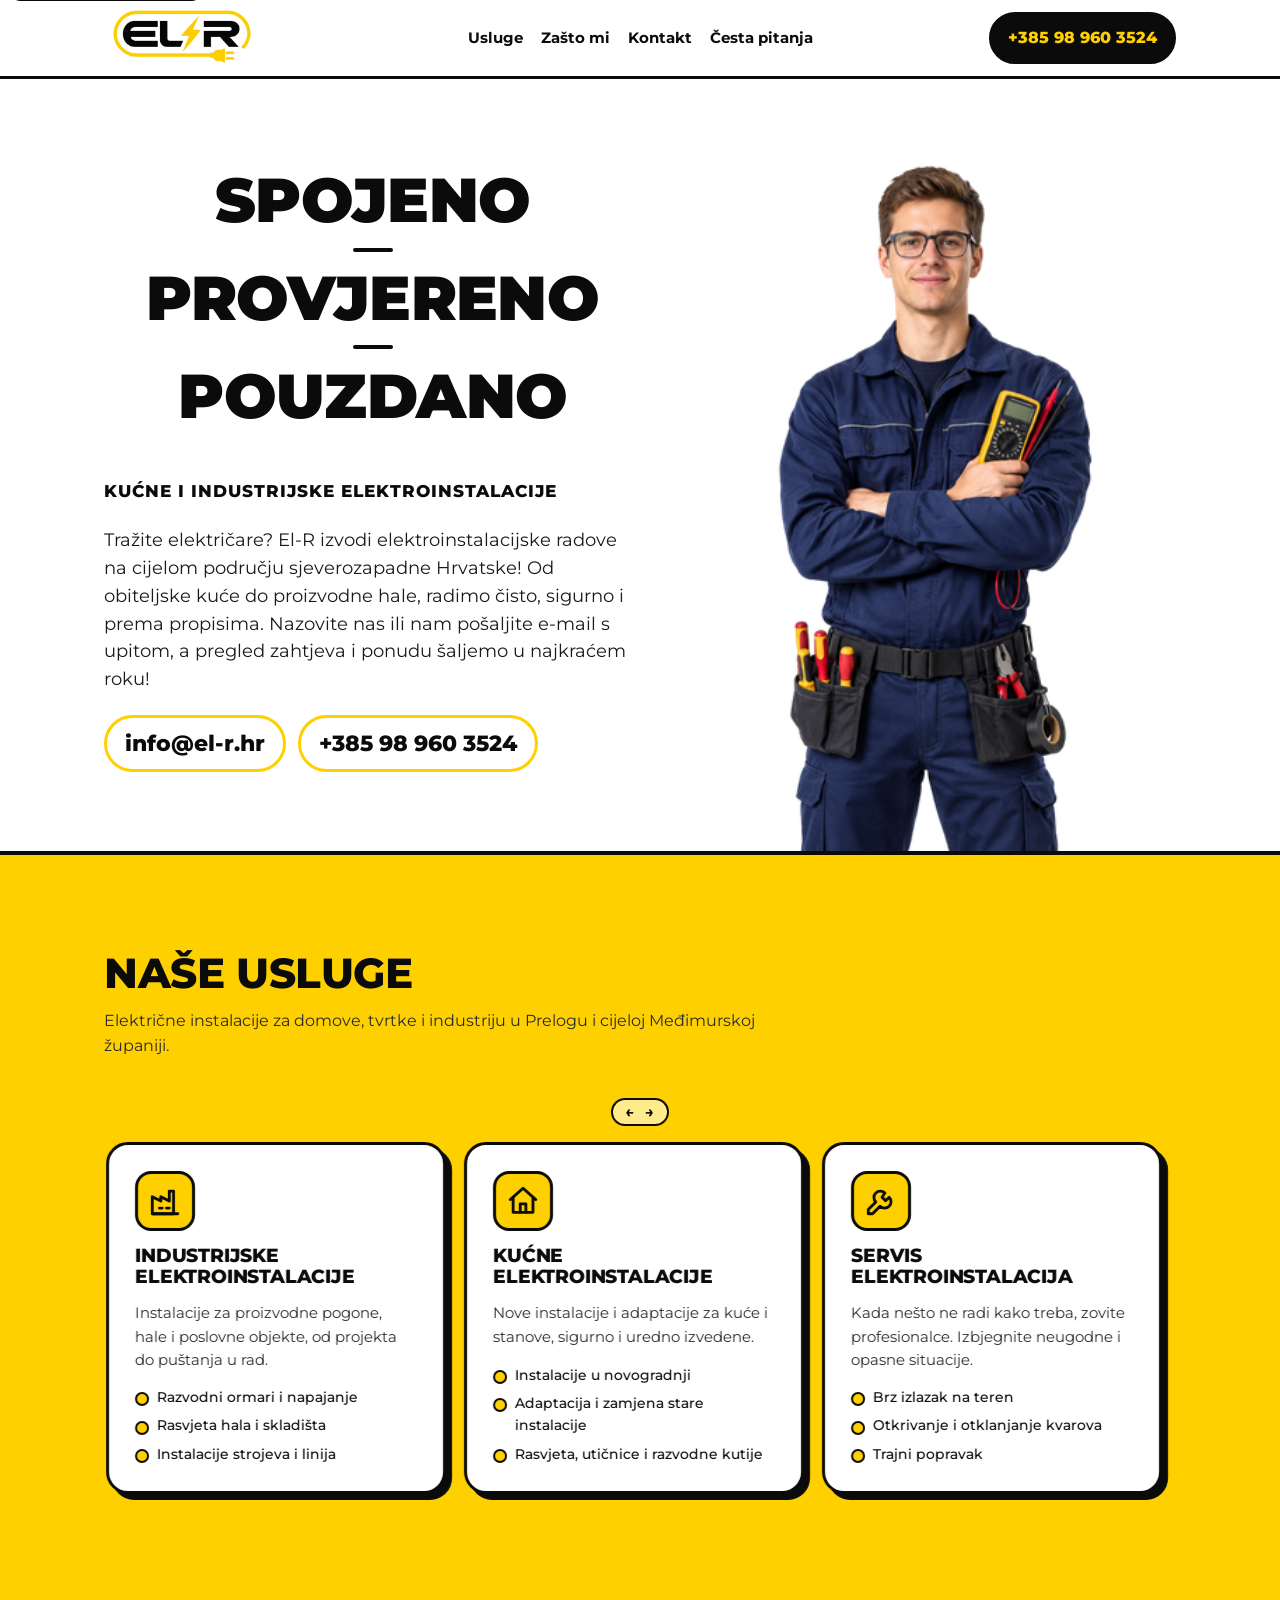
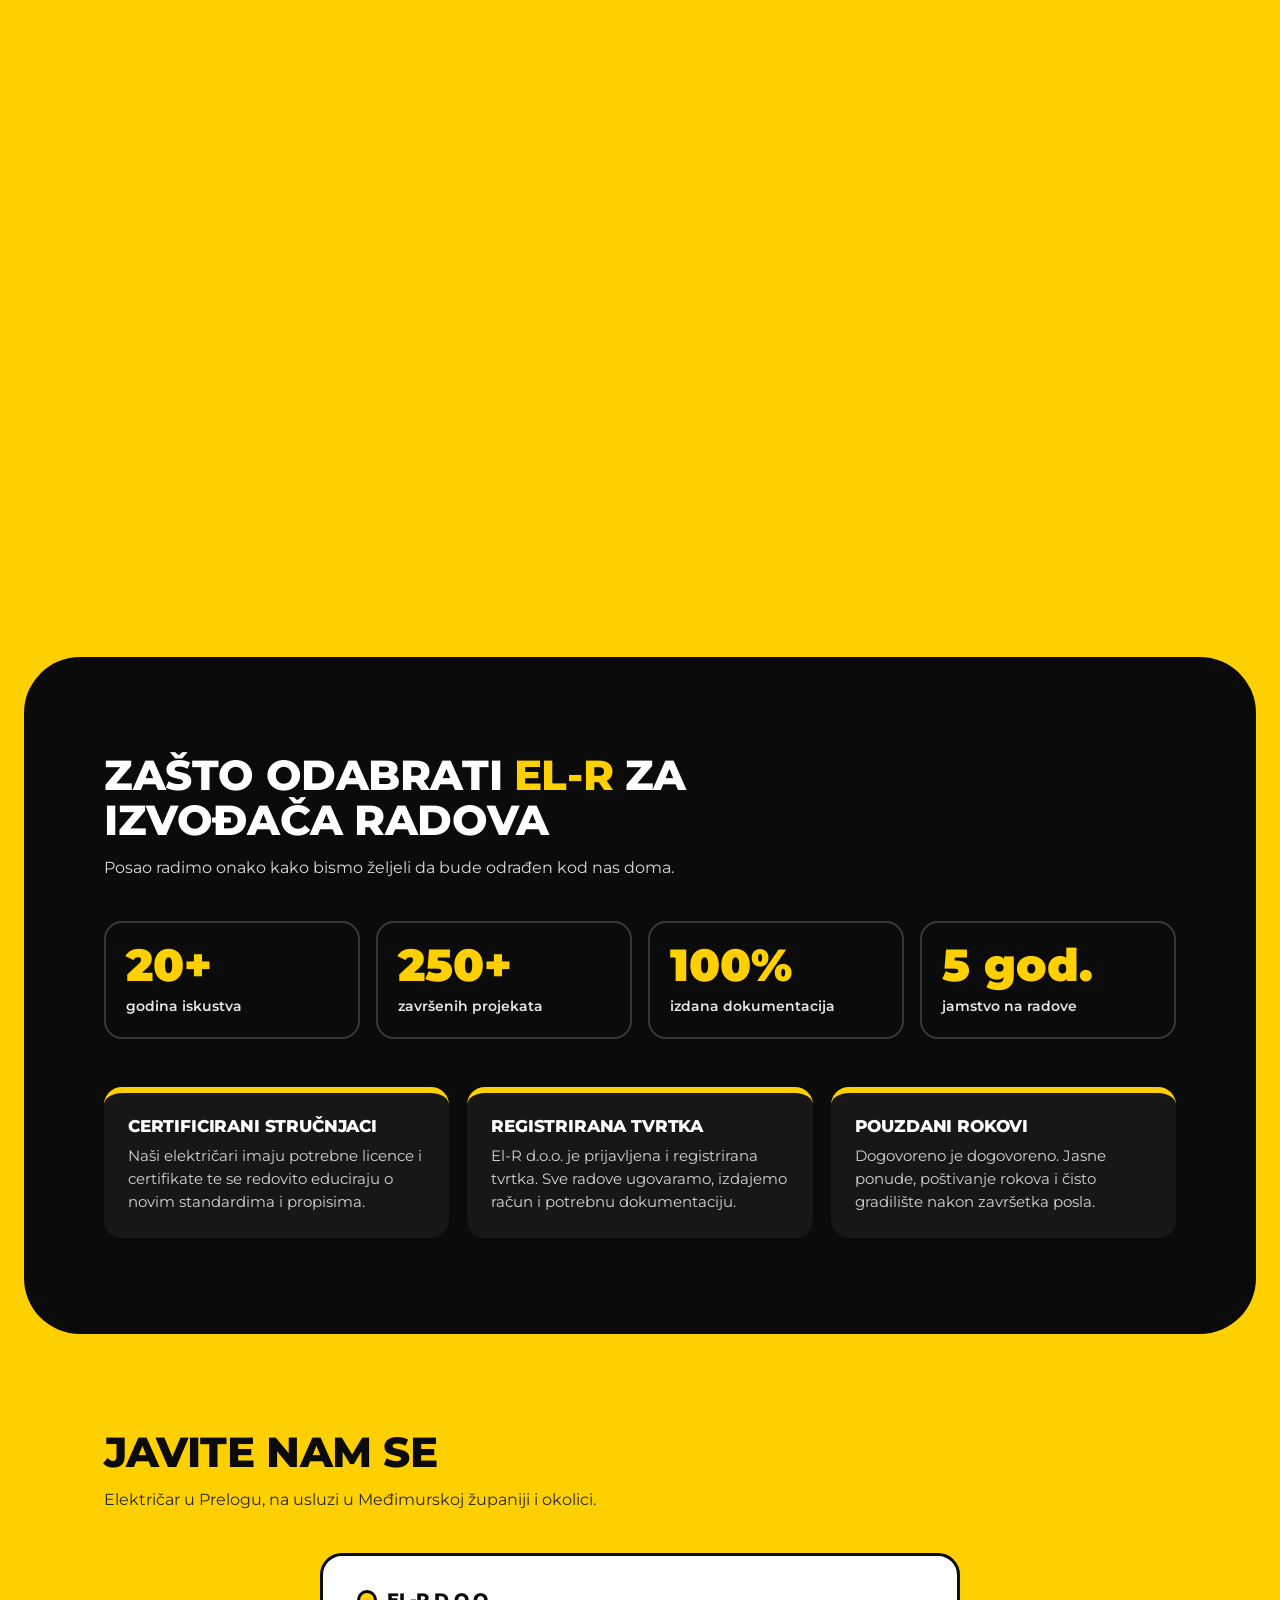
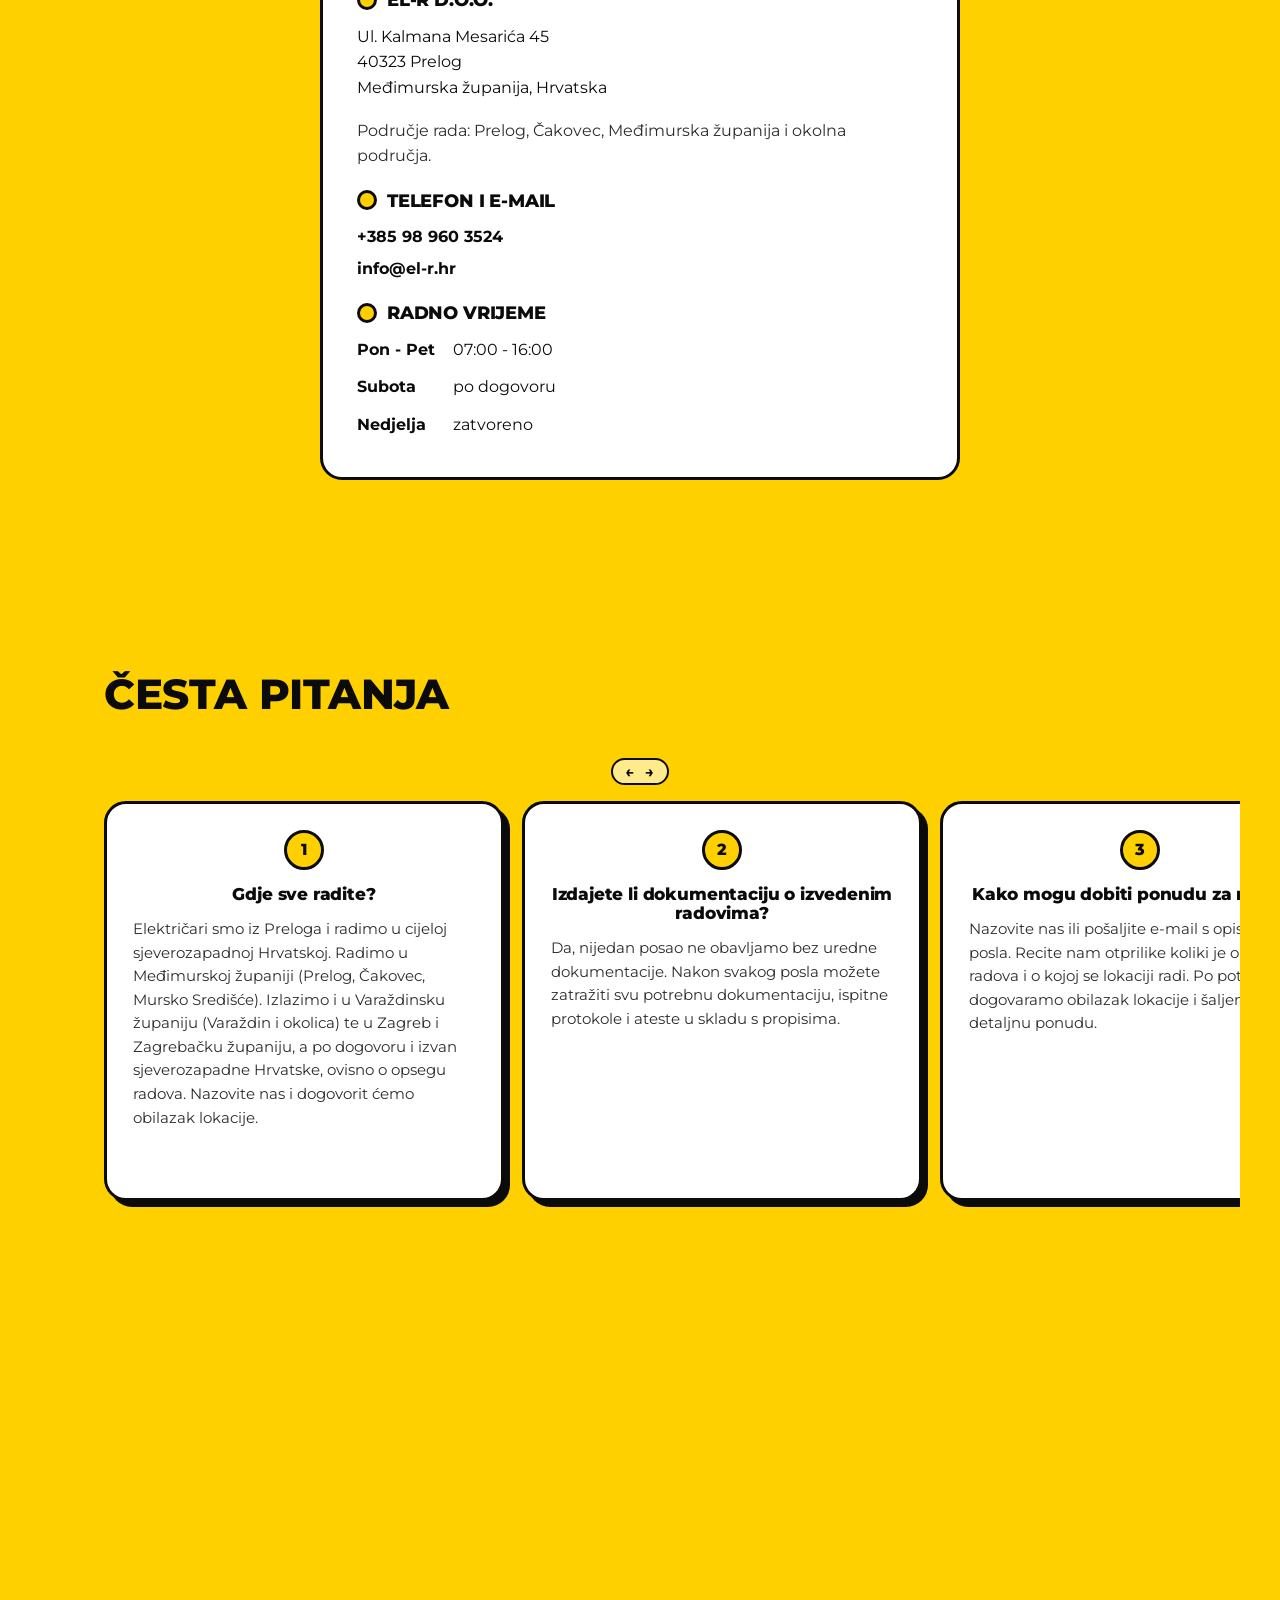
==== commit f3c6a663: "Snap pinned horizontal scroll to card positions. Co-authored-by: Cursor <cursoragent@cursor.com>" ====
--- a/index.html
+++ b/index.html
@@ -349,7 +349,7 @@
     return {
       section, sticky, scroller, track, shell,
       maxX: 0, stickyH: 0, startHold: 0, endHold: 0, drag: 1,
-      targetX: 0, currentX: 0
+      snaps: [0], targetX: 0, currentX: 0
     };
   }).filter(Boolean);
 
@@ -357,16 +357,22 @@
 
   let topbarH = 0;
   let rafId = 0;
-
-  const ease = () => (reduce.matches ? 1 : coarse.matches ? 0.2 : 0.28);
+  let activeDrag = null;
+
+  const ease = () => (reduce.matches ? 1 : coarse.matches ? 0.28 : 0.34);
+  const clampX = (item, x) => Math.min(item.maxX, Math.max(0, x));
 
   const applyX = (item, x) => {
     item.currentX = x;
     item.track.style.transform = `translate3d(${-x}px,0,0)`;
   };
 
-  const setTarget = (item, x) => {
-    item.targetX = Math.min(item.maxX, Math.max(0, x));
+  const setTarget = (item, x, immediate = false) => {
+    item.targetX = clampX(item, x);
+    if (immediate) {
+      applyX(item, item.targetX);
+      return;
+    }
     if (!rafId) rafId = requestAnimationFrame(tick);
   };
 
@@ -377,6 +383,7 @@
 
     sections.forEach((item) => {
       if (!item.section.classList.contains('is-pinned')) return;
+      if (activeDrag?.item === item) return;
       const delta = item.targetX - item.currentX;
       if (Math.abs(delta) < 0.35) {
         if (delta !== 0) applyX(item, item.targetX);
@@ -404,11 +411,56 @@
     };
   };
 
+  const buildSnaps = (item) => {
+    const points = [...item.track.children].map((card) =>
+      Math.min(Math.max(0, card.offsetLeft), item.maxX)
+    );
+    points.push(item.maxX);
+    item.snaps = [...new Set(points.map((x) => Math.round(x)))].sort((a, b) => a - b);
+    if (!item.snaps.length) item.snaps = [0];
+  };
+
+  const nearestSnap = (item, x) => {
+    const snaps = item.snaps;
+    let best = snaps[0];
+    let bestDist = Math.abs(x - best);
+    for (let i = 1; i < snaps.length; i++) {
+      const d = Math.abs(x - snaps[i]);
+      if (d < bestDist) {
+        best = snaps[i];
+        bestDist = d;
+      }
+    }
+    return best;
+  };
+
+  const snapFromProgress = (item, progress) => {
+    const snaps = item.snaps;
+    if (snaps.length < 2) return progress * item.maxX;
+    const t = progress * (snaps.length - 1);
+    return snaps[Math.min(snaps.length - 1, Math.max(0, Math.round(t)))];
+  };
+
+  const scrollToProgress = (item, x) => {
+    const {driveStart, range} = driveRange(item);
+    const snaps = item.snaps;
+    let progress = 0;
+    if (item.maxX > 0 && snaps.length > 1) {
+      const snapped = nearestSnap(item, x);
+      const idx = Math.max(0, snaps.indexOf(snapped));
+      progress = idx / (snaps.length - 1);
+    } else if (item.maxX > 0) {
+      progress = clampX(item, x) / item.maxX;
+    }
+    window.scrollTo({top: driveStart + progress * range});
+  };
+
   const syncOne = (item) => {
+    if (activeDrag?.item === item) return;
     if (reduce.matches || item.maxX < 8 || !item.section.classList.contains('is-pinned')) return;
     const {driveStart, range} = driveRange(item);
     const progress = Math.min(1, Math.max(0, (window.scrollY - driveStart) / range));
-    setTarget(item, progress * item.maxX);
+    setTarget(item, snapFromProgress(item, progress));
   };
 
   const sync = () => sections.forEach(syncOne);
@@ -426,7 +478,8 @@
     topbarH = document.querySelector('.topbar')?.offsetHeight || 0;
     const startHold = Math.round(Math.min(160, Math.max(96, window.innerHeight * 0.14)));
     const endHold = Math.round(Math.min(56, Math.max(28, window.innerHeight * 0.045)));
-    const drag = coarse.matches ? 1.25 : 1.12;
+    // Extra travel so each snap step gets enough scroll distance
+    const drag = coarse.matches ? 1.45 : 1.28;
 
     sections.forEach((item) => {
       item.sticky.style.top = `${topbarH}px`;
@@ -434,6 +487,7 @@
       item.scroller.scrollLeft = 0;
       item.stickyH = item.sticky.offsetHeight;
       item.maxX = measureMaxX(item);
+      buildSnaps(item);
       item.startHold = startHold;
       item.endHold = endHold;
       item.drag = drag;
@@ -474,8 +528,77 @@
     window.scrollTo({top: Math.min(driveEnd, Math.max(driveStart, y + dx))});
   };
 
+  const onPointerMove = (e) => {
+    if (!activeDrag || activeDrag.pointerId !== e.pointerId) return;
+
+    const totalDx = e.clientX - activeDrag.startX;
+    const totalDy = e.clientY - activeDrag.startY;
+
+    if (!activeDrag.axis) {
+      if (Math.abs(totalDx) < 8 && Math.abs(totalDy) < 8) return;
+      activeDrag.axis = Math.abs(totalDx) > Math.abs(totalDy) ? 'x' : 'y';
+      if (activeDrag.axis === 'y') {
+        // Let the browser keep native vertical scrolling.
+        teardownDrag(false);
+        return;
+      }
+      activeDrag.item.scroller.classList.add('is-dragging');
+      activeDrag.item.scroller.setPointerCapture?.(e.pointerId);
+    }
+
+    if (activeDrag.axis !== 'x') return;
+    e.preventDefault();
+    // Finger left advances cards (same direction as native horizontal scroll).
+    setTarget(activeDrag.item, activeDrag.originX - totalDx, true);
+  };
+
+  const teardownDrag = (commit) => {
+    if (!activeDrag) return;
+    const {item, pointerId, axis} = activeDrag;
+    item.scroller.classList.remove('is-dragging');
+    try { item.scroller.releasePointerCapture?.(pointerId); } catch (_) {}
+    window.removeEventListener('pointermove', onPointerMove);
+    window.removeEventListener('pointerup', onPointerUp);
+    window.removeEventListener('pointercancel', onPointerUp);
+    if (commit && axis === 'x') {
+      const snapped = nearestSnap(item, item.targetX);
+      setTarget(item, snapped);
+      scrollToProgress(item, snapped);
+    }
+    activeDrag = null;
+  };
+
+  const onPointerUp = (e) => {
+    if (!activeDrag || activeDrag.pointerId !== e.pointerId) return;
+    teardownDrag(true);
+  };
+
+  const onPointerDown = (item, e) => {
+    // Touch/pen only — desktop keeps wheel horizontal scroll, not click-drag.
+    if (e.pointerType === 'mouse') return;
+    if (reduce.matches || item.maxX < 8 || !item.section.classList.contains('is-pinned')) return;
+
+    const {stickStart, stickEnd} = driveRange(item);
+    const y = window.scrollY;
+    if (y < stickStart - 1 || y > stickEnd + 1) return;
+
+    teardownDrag(false);
+    activeDrag = {
+      item,
+      pointerId: e.pointerId,
+      startX: e.clientX,
+      startY: e.clientY,
+      originX: item.currentX,
+      axis: null
+    };
+    window.addEventListener('pointermove', onPointerMove, {passive: false});
+    window.addEventListener('pointerup', onPointerUp);
+    window.addEventListener('pointercancel', onPointerUp);
+  };
+
   sections.forEach((item) => {
     item.sticky.addEventListener('wheel', (e) => onWheel(item, e), {passive: false});
+    item.scroller.addEventListener('pointerdown', (e) => onPointerDown(item, e));
   });
 
   measure();
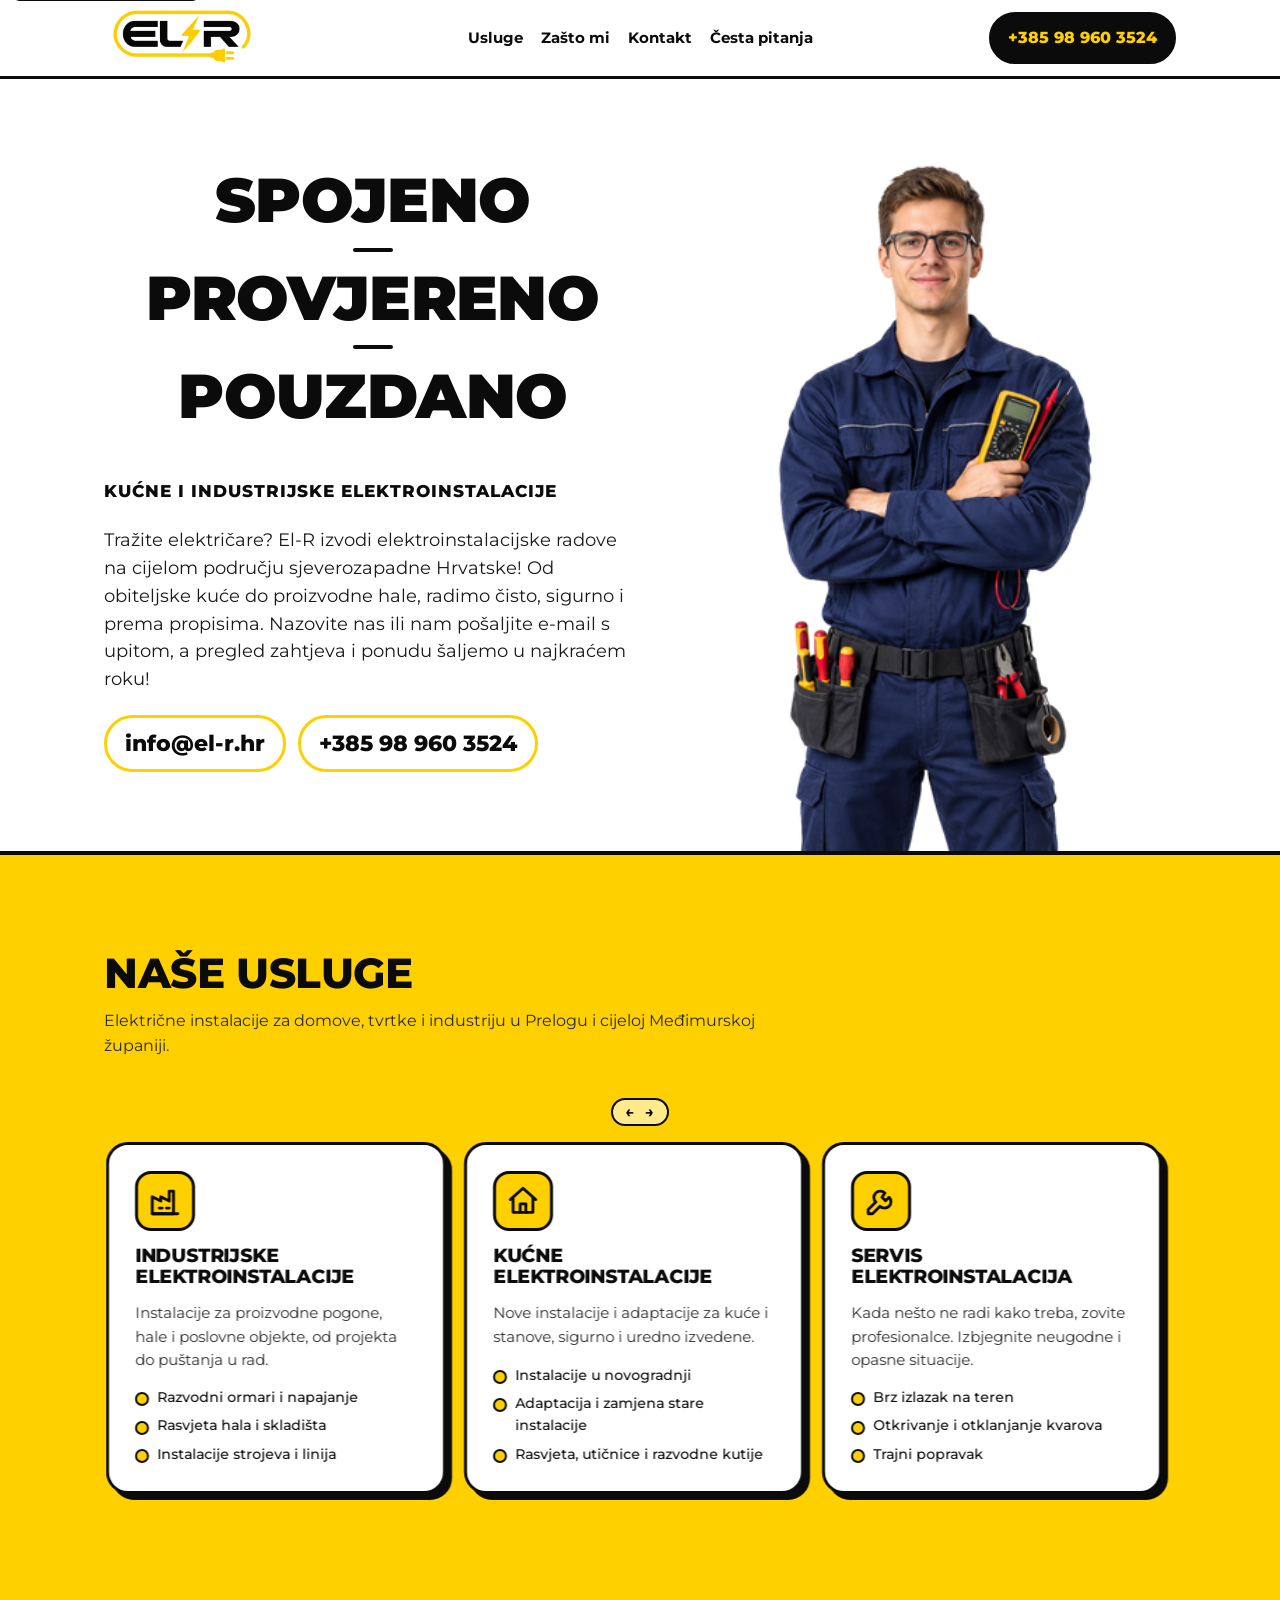
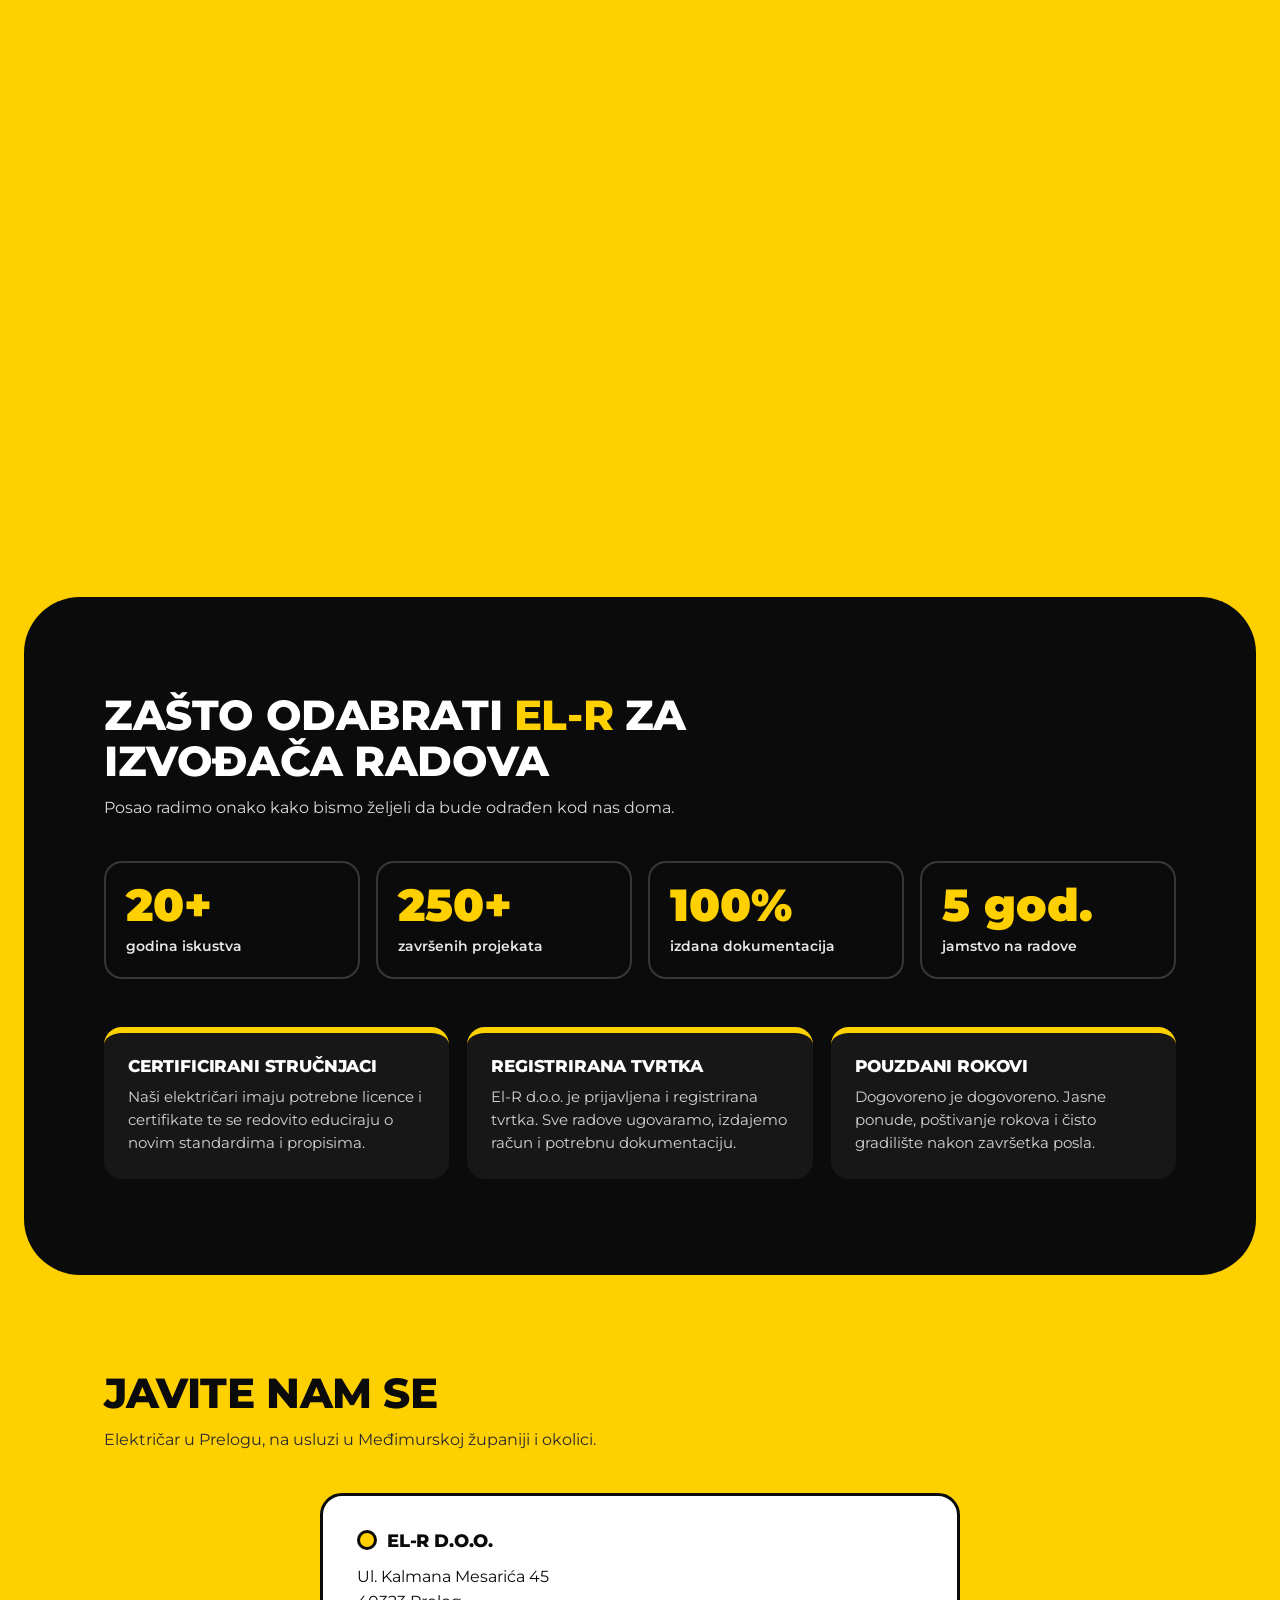
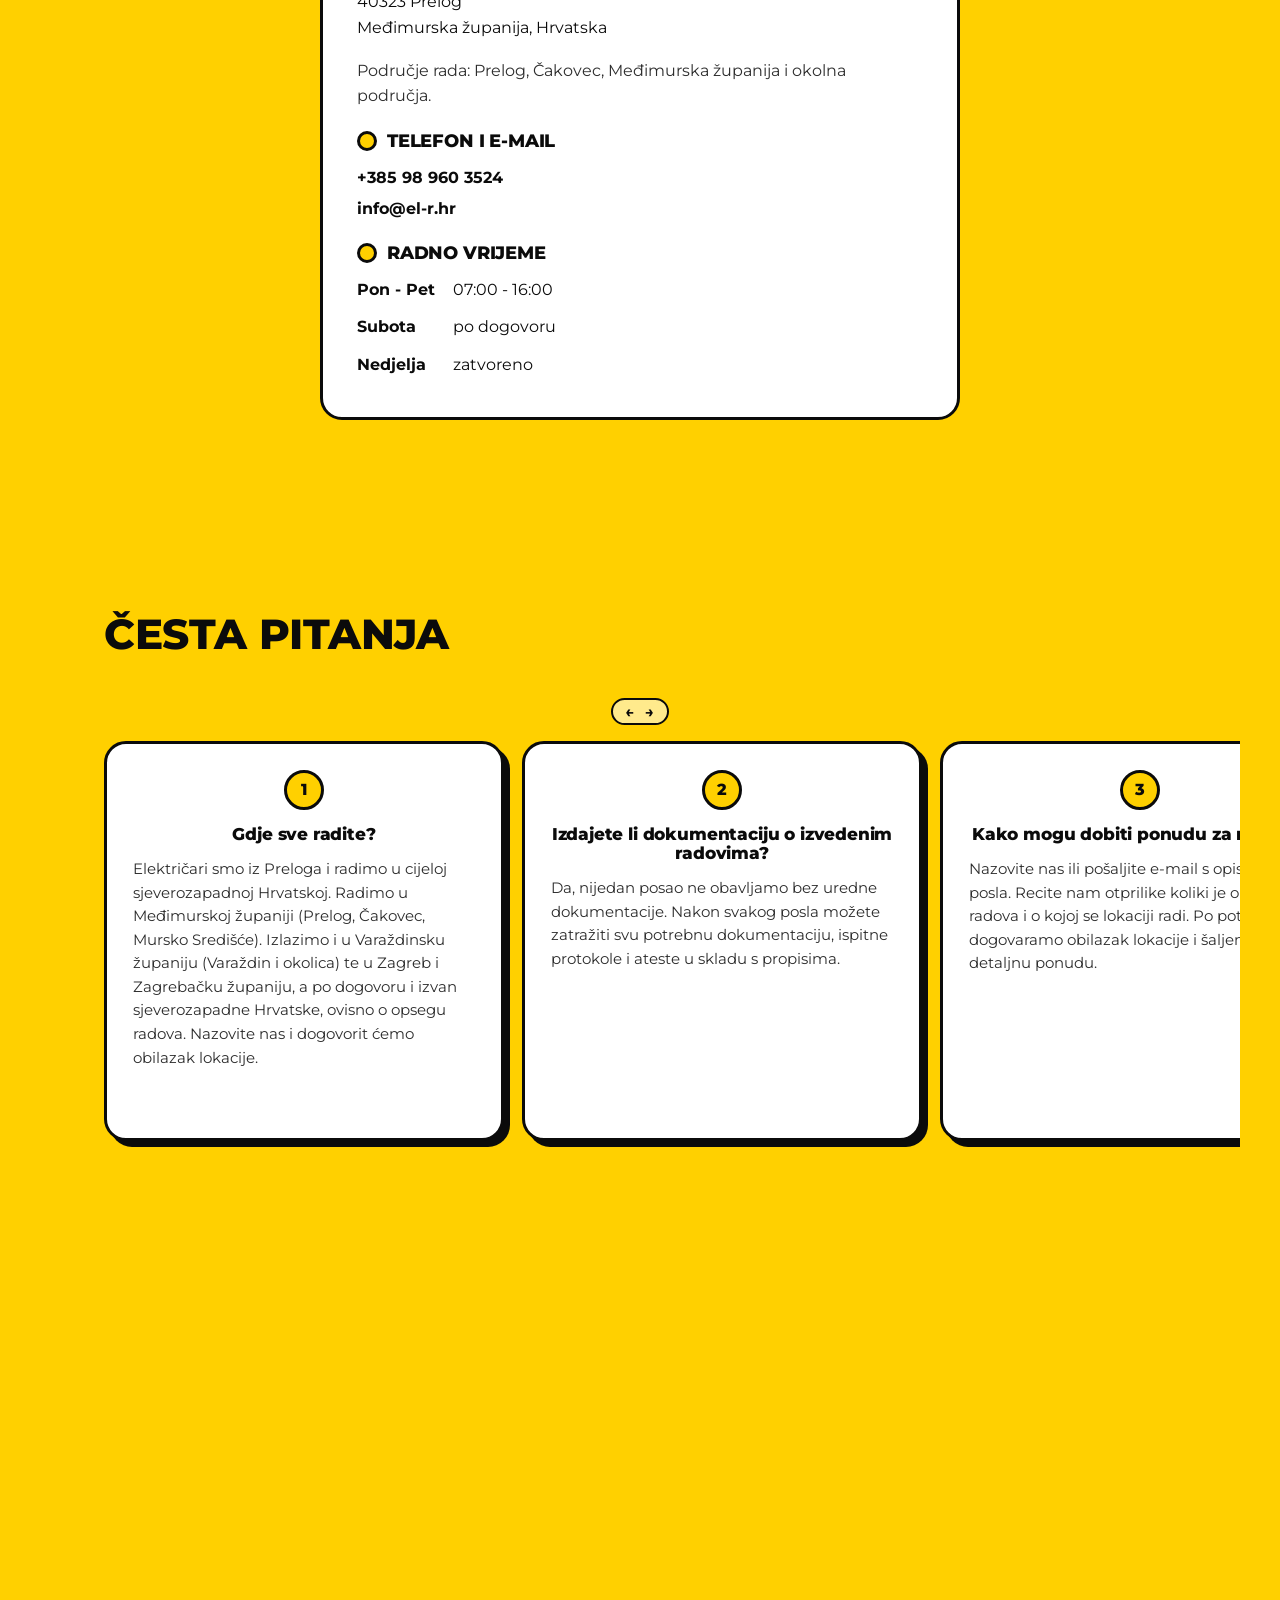
==== commit 7b354f77: "Restore continuous pinned horizontal scroll without card snapping. Co-authored-by: Cursor <cursorage" ====
--- a/index.html
+++ b/index.html
@@ -349,7 +349,7 @@
     return {
       section, sticky, scroller, track, shell,
       maxX: 0, stickyH: 0, startHold: 0, endHold: 0, drag: 1,
-      snaps: [0], targetX: 0, currentX: 0
+      targetX: 0, currentX: 0
     };
   }).filter(Boolean);
 
@@ -359,7 +359,7 @@
   let rafId = 0;
   let activeDrag = null;
 
-  const ease = () => (reduce.matches ? 1 : coarse.matches ? 0.28 : 0.34);
+  const ease = () => (reduce.matches ? 1 : coarse.matches ? 0.2 : 0.28);
   const clampX = (item, x) => Math.min(item.maxX, Math.max(0, x));
 
   const applyX = (item, x) => {
@@ -411,47 +411,9 @@
     };
   };
 
-  const buildSnaps = (item) => {
-    const points = [...item.track.children].map((card) =>
-      Math.min(Math.max(0, card.offsetLeft), item.maxX)
-    );
-    points.push(item.maxX);
-    item.snaps = [...new Set(points.map((x) => Math.round(x)))].sort((a, b) => a - b);
-    if (!item.snaps.length) item.snaps = [0];
-  };
-
-  const nearestSnap = (item, x) => {
-    const snaps = item.snaps;
-    let best = snaps[0];
-    let bestDist = Math.abs(x - best);
-    for (let i = 1; i < snaps.length; i++) {
-      const d = Math.abs(x - snaps[i]);
-      if (d < bestDist) {
-        best = snaps[i];
-        bestDist = d;
-      }
-    }
-    return best;
-  };
-
-  const snapFromProgress = (item, progress) => {
-    const snaps = item.snaps;
-    if (snaps.length < 2) return progress * item.maxX;
-    const t = progress * (snaps.length - 1);
-    return snaps[Math.min(snaps.length - 1, Math.max(0, Math.round(t)))];
-  };
-
   const scrollToProgress = (item, x) => {
     const {driveStart, range} = driveRange(item);
-    const snaps = item.snaps;
-    let progress = 0;
-    if (item.maxX > 0 && snaps.length > 1) {
-      const snapped = nearestSnap(item, x);
-      const idx = Math.max(0, snaps.indexOf(snapped));
-      progress = idx / (snaps.length - 1);
-    } else if (item.maxX > 0) {
-      progress = clampX(item, x) / item.maxX;
-    }
+    const progress = item.maxX > 0 ? clampX(item, x) / item.maxX : 0;
     window.scrollTo({top: driveStart + progress * range});
   };
 
@@ -460,7 +422,7 @@
     if (reduce.matches || item.maxX < 8 || !item.section.classList.contains('is-pinned')) return;
     const {driveStart, range} = driveRange(item);
     const progress = Math.min(1, Math.max(0, (window.scrollY - driveStart) / range));
-    setTarget(item, snapFromProgress(item, progress));
+    setTarget(item, progress * item.maxX);
   };
 
   const sync = () => sections.forEach(syncOne);
@@ -478,8 +440,7 @@
     topbarH = document.querySelector('.topbar')?.offsetHeight || 0;
     const startHold = Math.round(Math.min(160, Math.max(96, window.innerHeight * 0.14)));
     const endHold = Math.round(Math.min(56, Math.max(28, window.innerHeight * 0.045)));
-    // Extra travel so each snap step gets enough scroll distance
-    const drag = coarse.matches ? 1.45 : 1.28;
+    const drag = coarse.matches ? 1.25 : 1.12;
 
     sections.forEach((item) => {
       item.sticky.style.top = `${topbarH}px`;
@@ -487,7 +448,6 @@
       item.scroller.scrollLeft = 0;
       item.stickyH = item.sticky.offsetHeight;
       item.maxX = measureMaxX(item);
-      buildSnaps(item);
       item.startHold = startHold;
       item.endHold = endHold;
       item.drag = drag;
@@ -560,11 +520,7 @@
     window.removeEventListener('pointermove', onPointerMove);
     window.removeEventListener('pointerup', onPointerUp);
     window.removeEventListener('pointercancel', onPointerUp);
-    if (commit && axis === 'x') {
-      const snapped = nearestSnap(item, item.targetX);
-      setTarget(item, snapped);
-      scrollToProgress(item, snapped);
-    }
+    if (commit && axis === 'x') scrollToProgress(item, item.targetX);
     activeDrag = null;
   };
 
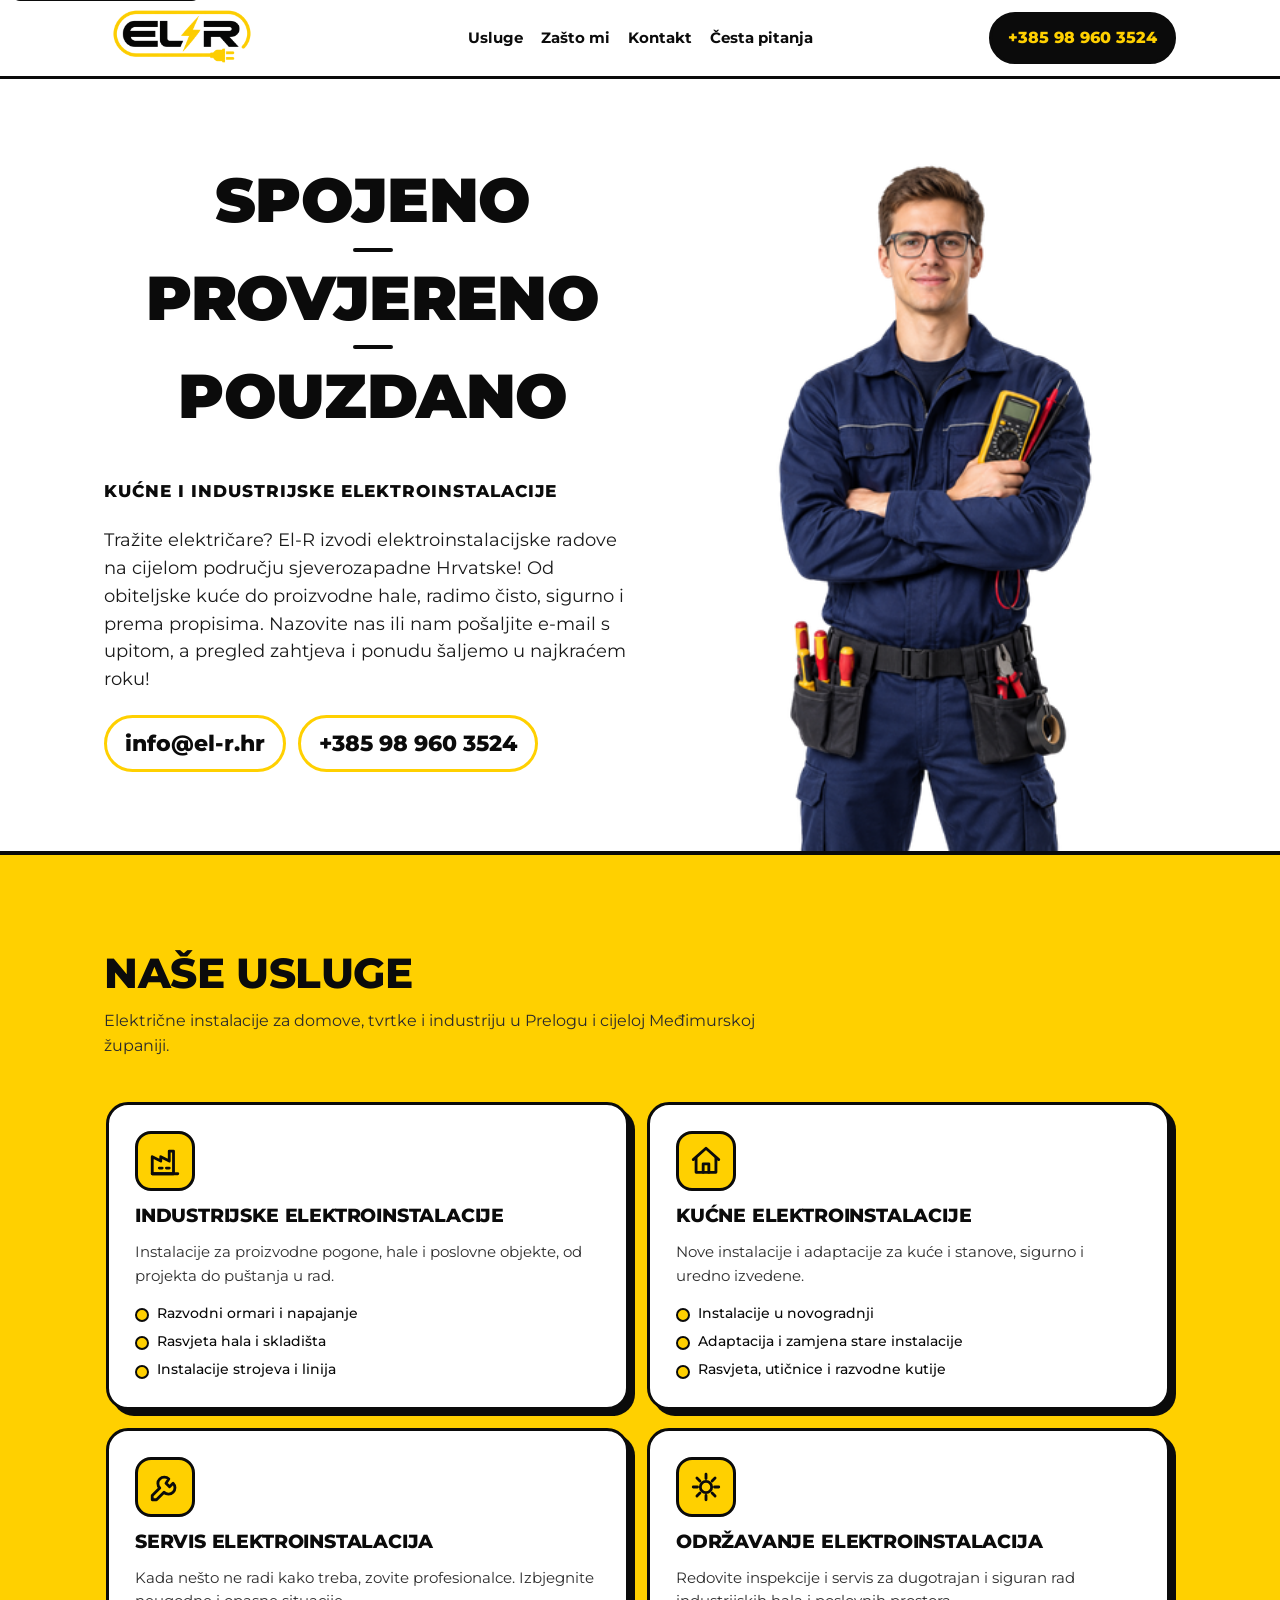
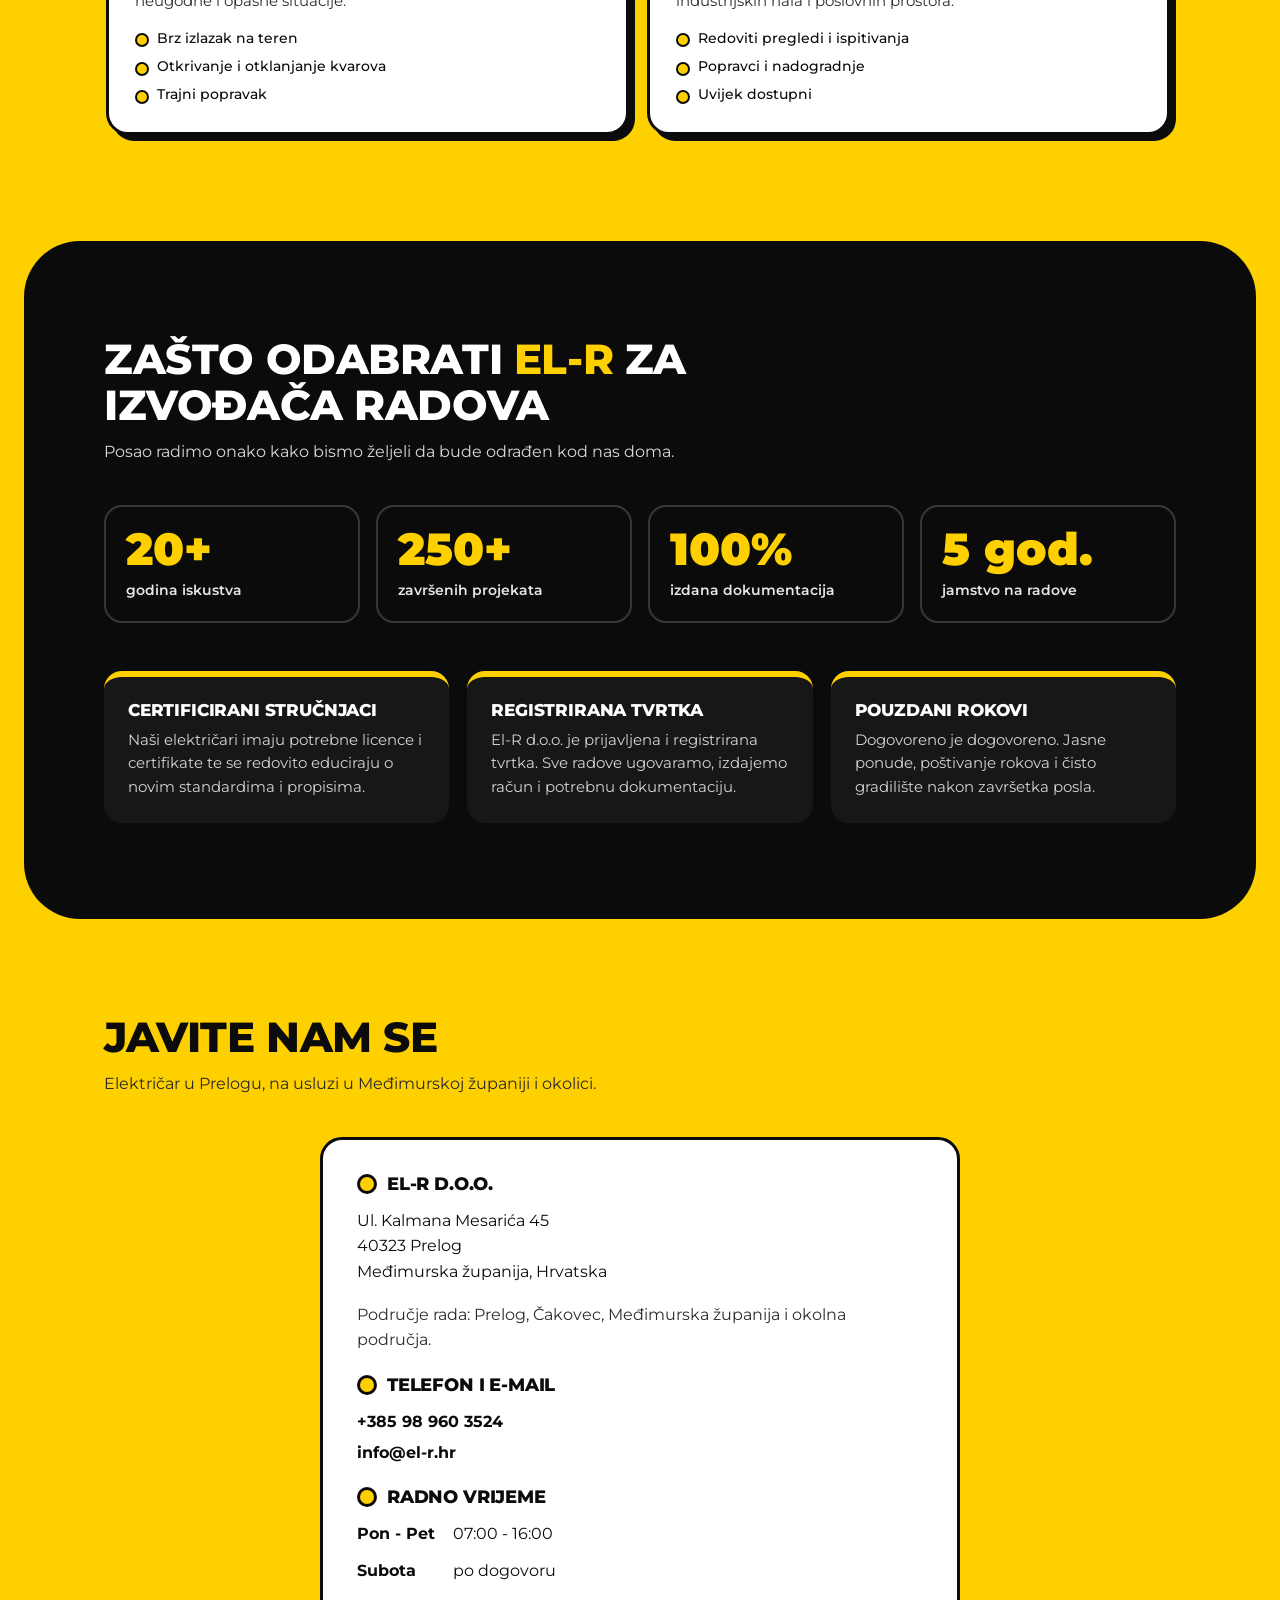
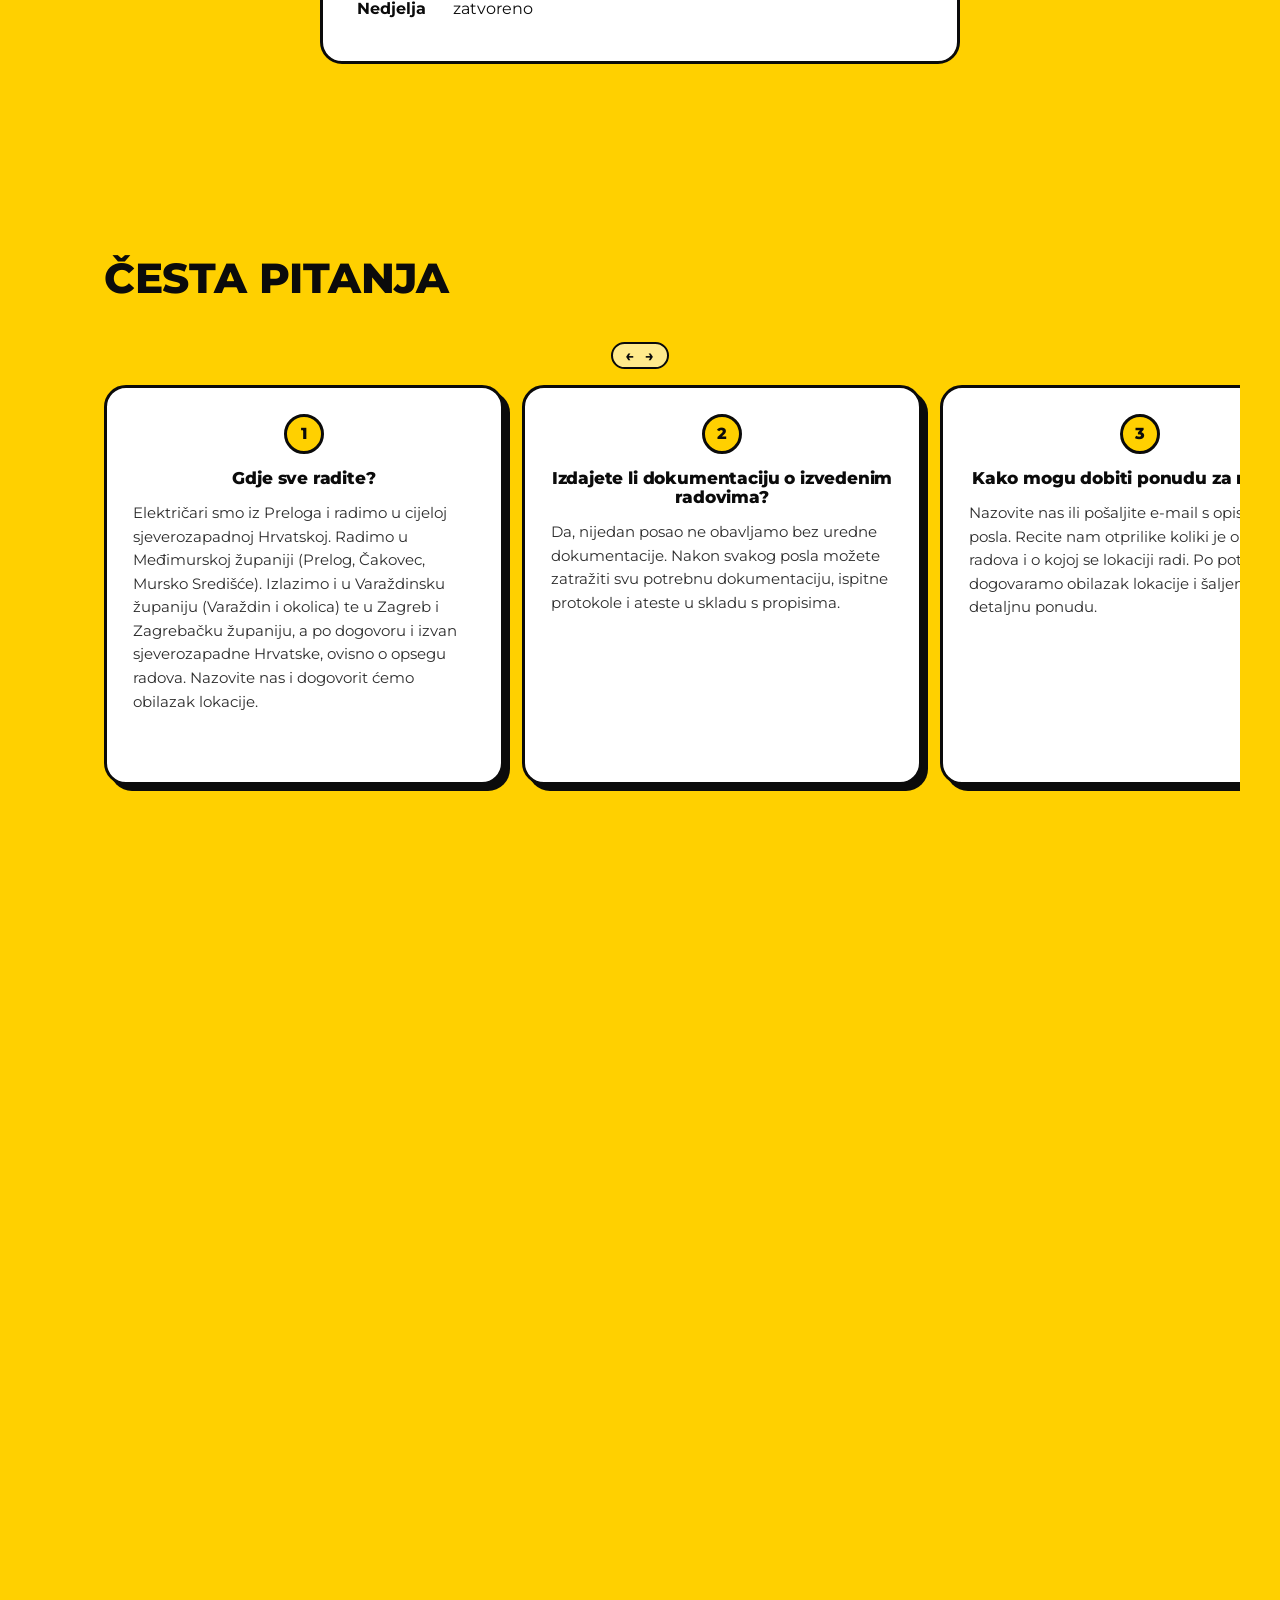
==== commit 6b67f3ce: "Stabilize pinned scroll and add desktop services grid plus 404. Remove scroll lerp/snap jitter, cach" ====
--- a/index.html
+++ b/index.html
@@ -332,6 +332,7 @@
 (() => {
   const reduce = window.matchMedia('(prefers-reduced-motion: reduce)');
   const coarse = window.matchMedia('(pointer: coarse)');
+  const uslugeGrid = window.matchMedia('(min-width: 861px)');
   const sections = [...document.querySelectorAll('.hscroll-pin')].map((section) => {
     const sticky = section.querySelector('.hscroll-sticky');
     const scroller = section.querySelector('[data-scroll-drive]');
@@ -348,7 +349,8 @@
 
     return {
       section, sticky, scroller, track, shell,
-      maxX: 0, stickyH: 0, startHold: 0, endHold: 0, drag: 1,
+      maxX: 0, stickyH: 0, sectionY: 0, sectionH: 0,
+      startHold: 0, endHold: 0, drag: 1,
       targetX: 0, currentX: 0
     };
   }).filter(Boolean);
@@ -356,50 +358,22 @@
   if (!sections.length) return;
 
   let topbarH = 0;
-  let rafId = 0;
   let activeDrag = null;
 
-  const ease = () => (reduce.matches ? 1 : coarse.matches ? 0.2 : 0.28);
   const clampX = (item, x) => Math.min(item.maxX, Math.max(0, x));
 
   const applyX = (item, x) => {
     item.currentX = x;
+    item.targetX = x;
     item.track.style.transform = `translate3d(${-x}px,0,0)`;
   };
 
-  const setTarget = (item, x, immediate = false) => {
-    item.targetX = clampX(item, x);
-    if (immediate) {
-      applyX(item, item.targetX);
-      return;
-    }
-    if (!rafId) rafId = requestAnimationFrame(tick);
-  };
-
-  const tick = () => {
-    rafId = 0;
-    const k = ease();
-    let again = false;
-
-    sections.forEach((item) => {
-      if (!item.section.classList.contains('is-pinned')) return;
-      if (activeDrag?.item === item) return;
-      const delta = item.targetX - item.currentX;
-      if (Math.abs(delta) < 0.35) {
-        if (delta !== 0) applyX(item, item.targetX);
-        return;
-      }
-      applyX(item, item.currentX + delta * k);
-      again = true;
-    });
-
-    if (again) rafId = requestAnimationFrame(tick);
-  };
-
   const driveRange = (item) => {
-    const sectionTop = item.section.getBoundingClientRect().top + window.scrollY;
+    // Use cached document Y from measure — live getBoundingClientRect jitter
+    // on mobile (URL bar show/hide) was causing direction-change resets.
+    const sectionTop = item.sectionY;
     const stickStart = sectionTop - topbarH;
-    const stickEnd = sectionTop + item.section.offsetHeight - item.stickyH - topbarH;
+    const stickEnd = sectionTop + item.sectionH - item.stickyH - topbarH;
     const driveStart = stickStart + item.startHold;
     const driveEnd = stickEnd - item.endHold;
     return {
@@ -414,7 +388,8 @@
   const scrollToProgress = (item, x) => {
     const {driveStart, range} = driveRange(item);
     const progress = item.maxX > 0 ? clampX(item, x) / item.maxX : 0;
-    window.scrollTo({top: driveStart + progress * range});
+    // Instant — html { scroll-behavior:smooth } would animate and feel like snapping.
+    window.scrollTo({top: driveStart + progress * range, behavior: 'auto'});
   };
 
   const syncOne = (item) => {
@@ -422,7 +397,8 @@
     if (reduce.matches || item.maxX < 8 || !item.section.classList.contains('is-pinned')) return;
     const {driveStart, range} = driveRange(item);
     const progress = Math.min(1, Math.max(0, (window.scrollY - driveStart) / range));
-    setTarget(item, progress * item.maxX);
+    // 1:1 with scroll — no lerp. Laggy easing overshot and "reset" on reverse.
+    applyX(item, progress * item.maxX);
   };
 
   const sync = () => sections.forEach(syncOne);
@@ -454,10 +430,13 @@
       item.targetX = 0;
       item.currentX = 0;
 
-      if (reduce.matches || item.maxX < 8) {
+      const gridMode = item.section.id === 'usluge' && uslugeGrid.matches;
+      if (reduce.matches || item.maxX < 8 || gridMode) {
         item.section.style.height = '';
         item.section.classList.remove('is-pinned');
         item.shell?.classList.remove('has-scroll');
+        item.sectionY = item.section.getBoundingClientRect().top + window.scrollY;
+        item.sectionH = item.section.offsetHeight;
         applyX(item, 0);
         return;
       }
@@ -465,6 +444,8 @@
       item.section.style.height = `${item.stickyH + item.startHold + item.maxX * item.drag + item.endHold}px`;
       item.section.classList.add('is-pinned');
       item.shell?.classList.add('has-scroll');
+      item.sectionY = item.section.getBoundingClientRect().top + window.scrollY;
+      item.sectionH = item.section.offsetHeight;
     });
 
     sync();
@@ -485,7 +466,10 @@
     if (y < stickStart - 1 || y > stickEnd + 1) return;
 
     e.preventDefault();
-    window.scrollTo({top: Math.min(driveEnd, Math.max(driveStart, y + dx))});
+    window.scrollTo({
+      top: Math.min(driveEnd, Math.max(driveStart, y + dx)),
+      behavior: 'auto'
+    });
   };
 
   const onPointerMove = (e) => {
@@ -509,7 +493,7 @@
     if (activeDrag.axis !== 'x') return;
     e.preventDefault();
     // Finger left advances cards (same direction as native horizontal scroll).
-    setTarget(activeDrag.item, activeDrag.originX - totalDx, true);
+    applyX(activeDrag.item, clampX(activeDrag.item, activeDrag.originX - totalDx));
   };
 
   const teardownDrag = (commit) => {
@@ -562,6 +546,7 @@
   window.addEventListener('resize', measure);
   coarse.addEventListener?.('change', measure);
   reduce.addEventListener?.('change', measure);
+  uslugeGrid.addEventListener?.('change', measure);
   if (document.fonts?.ready) document.fonts.ready.then(measure);
 })();
 </script>
--- a/css/styles.css
+++ b/css/styles.css
@@ -144,12 +144,10 @@
   overflow-x:auto;
   scrollbar-width:none;
   overscroll-behavior-x:contain;
-  scroll-snap-type:none;
   pointer-events:auto;
   -webkit-overflow-scrolling:touch;
 }
 .hscroll-pin.is-pinned .scroller{overflow:hidden}
-.hscroll-pin:not(.is-pinned) .scroller{scroll-snap-type:x mandatory}
 .hscroll-pin .scroller::-webkit-scrollbar{display:none}
 .scroller-track{
   display:flex;
@@ -173,6 +171,32 @@
 }
 #usluge .card h3{
   overflow-wrap:anywhere;
+}
+@media (min-width:861px){
+  #usluge.hscroll-pin{padding:clamp(48px,8vw,96px) 0}
+  #usluge .hscroll-sticky{position:static;padding:0}
+  #usluge .scroller{
+    overflow:visible;
+    margin:0;
+    padding:4px 6px 10px 2px;
+  }
+  #usluge .scroller-track{
+    display:grid;
+    grid-template-columns:1fr 1fr;
+    gap:18px;
+    width:100%;
+    padding-right:0;
+    transform:none !important;
+    will-change:auto;
+  }
+  #usluge .card{
+    flex:none;
+    width:auto;
+    max-width:none;
+    min-width:0;
+    height:100%;
+  }
+  #usluge .scroll-hint{display:none !important}
 }
 #faq .scroller-track{align-items:stretch}
 #faq .faq-card{
@@ -202,13 +226,12 @@
   user-select:none;
 }
 .scroller-shell.has-scroll .scroll-hint{display:flex}
-.scroller{overflow-x:auto;scroll-snap-type:x mandatory;-webkit-overflow-scrolling:touch;padding:6px var(--gutter) 26px;margin:0 calc(var(--gutter) * -1);scroll-padding-left:var(--gutter);scrollbar-width:thin;scrollbar-color:var(--black) rgba(0,0,0,.12)}
+.scroller{overflow-x:auto;-webkit-overflow-scrolling:touch;padding:6px var(--gutter) 26px;margin:0 calc(var(--gutter) * -1);scrollbar-width:thin;scrollbar-color:var(--black) rgba(0,0,0,.12)}
 .scroller::-webkit-scrollbar{height:8px}
 .scroller::-webkit-scrollbar-track{background:rgba(0,0,0,.08);border-radius:8px}
 .scroller::-webkit-scrollbar-thumb{background:var(--black);border-radius:8px}
-.card,.faq-card{flex:0 0 clamp(260px,78vw,340px);scroll-snap-align:start;background:var(--white);border:3px solid var(--black);border-radius:var(--radius);padding:26px;display:flex;flex-direction:column;gap:14px;box-shadow:6px 6px 0 var(--black)}
+.card,.faq-card{flex:0 0 clamp(260px,78vw,340px);background:var(--white);border:3px solid var(--black);border-radius:var(--radius);padding:26px;display:flex;flex-direction:column;gap:14px;box-shadow:6px 6px 0 var(--black)}
 .faq-card{flex-basis:clamp(270px,80vw,380px)}
-.hscroll-pin:not(.is-pinned) .scroller-track > *{scroll-snap-align:start}
 .card .ico{width:60px;height:60px;border-radius:16px;background:var(--yellow);border:3px solid var(--black);display:grid;place-items:center}
 .card .ico svg{width:34px;height:34px;stroke:var(--black);fill:none;stroke-width:2;stroke-linecap:round;stroke-linejoin:round}
 .card h3{font-size:1.2rem;text-transform:uppercase}
@@ -310,4 +333,44 @@
   .hero-contacts{gap:6px;font-size:.72rem}
   .hero-contacts a{padding:7px 8px}
 }
+.page-404{min-height:100vh;display:flex;flex-direction:column}
+.error-page{
+  flex:1;
+  display:flex;
+  align-items:center;
+  justify-content:center;
+  text-align:center;
+  padding:clamp(48px,10vw,96px) 0;
+}
+.error-page .wrap{max-width:560px}
+.error-code{
+  font-size:clamp(4.5rem,16vw,8rem);
+  font-weight:900;
+  line-height:1;
+  letter-spacing:-.04em;
+  color:var(--black);
+}
+.error-page h1{
+  margin-top:8px;
+  font-size:clamp(1.5rem,4vw,2.2rem);
+  text-transform:uppercase;
+}
+.error-lead{
+  margin-top:14px;
+  font-size:1.05rem;
+  color:#2a2a2a;
+}
+.home-btn{
+  display:inline-block;
+  margin-top:28px;
+  background:var(--black);
+  color:var(--yellow);
+  text-decoration:none;
+  font-weight:800;
+  padding:14px 28px;
+  border-radius:999px;
+  border:3px solid var(--black);
+}
+.home-btn:hover{background:var(--yellow);color:var(--black)}
+
 @media (prefers-reduced-motion:reduce){html{scroll-behavior:auto}}
